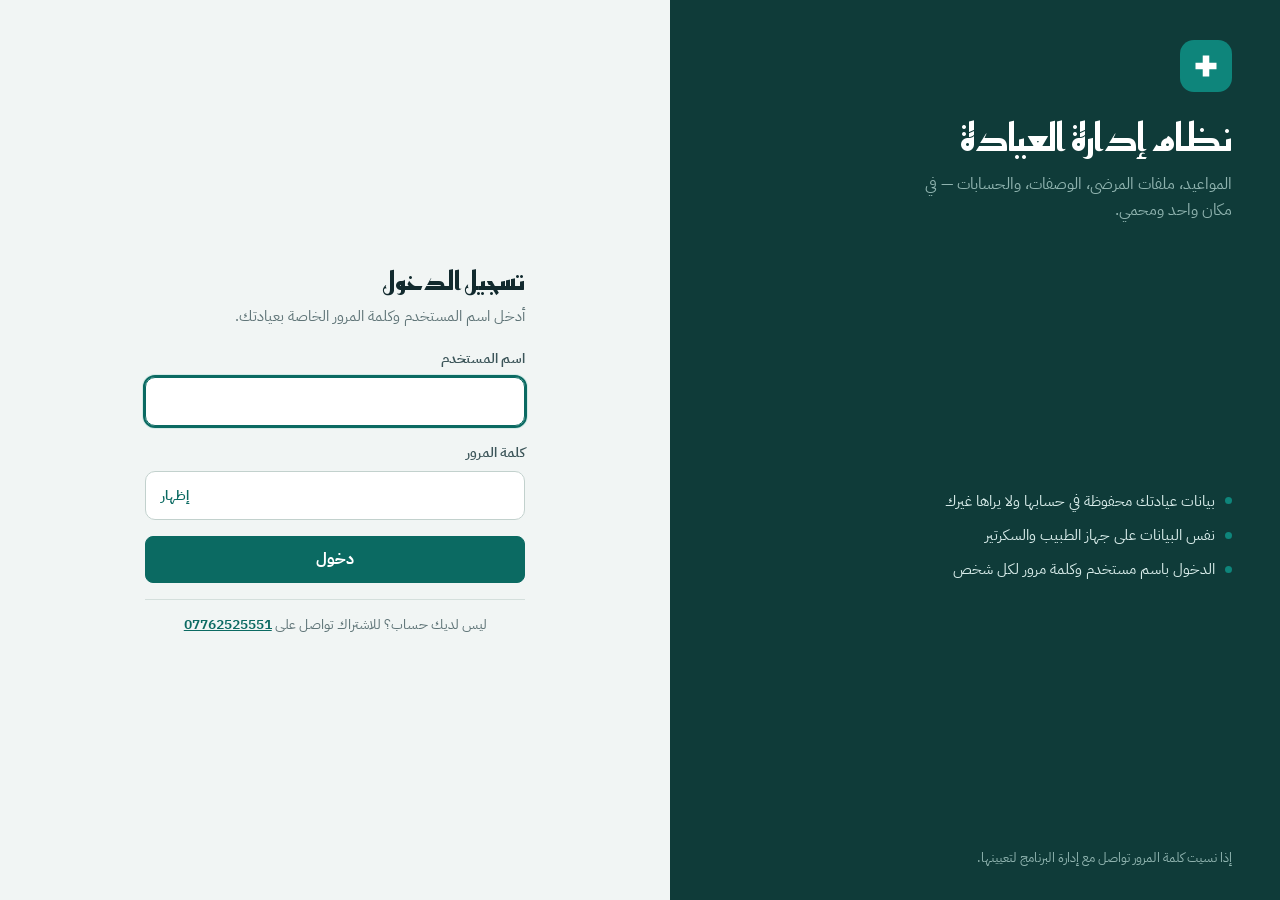
==== index.html @ 90ed784e "Add clinic login and multi-clinic licensing via Supabase - Login screen (username/password) before t" ====
<!doctype html><html><head><meta charset=utf8><meta name=viewport content="width=device-width,initial-scale=1,viewport-fit=cover"><style>:root{color-scheme:light;box-sizing:border-box;padding-top:env(safe-area-inset-top,0px);padding-bottom:env(safe-area-inset-bottom,0px)}html{scroll-padding-top:env(safe-area-inset-top,0px)}body{margin:0;padding:0;font:14px -apple-system,BlinkMacSystemFont,sans-serif;background:#fff;color:#000}img{max-width:100%}[hidden]:not([hidden=until-found i]){display:none!important}</style></head><body>
<title>نظام إدارة العيادة</title>
<meta name="claude:viewport-fit-sides" content="cover">
<link rel="preconnect" href="https://fonts.googleapis.com">
<link rel="preconnect" href="https://fonts.gstatic.com" crossorigin>
<link rel="stylesheet" href="https://fonts.googleapis.com/css2?family=IBM+Plex+Sans+Arabic:wght@400;500;600;700&family=Reem+Kufi:wght@500;600;700&display=swap">
<style>
/* Layout: right-hand sidebar (RTL start) with working canvas; collapses to a top strip under 980px.
   Palette: clinical teal on a teal-biased paper; semantic colors kept apart from the accent; charts use a validated blue/orange pair. */
:root{
  --bg:#f1f5f4; --surface:#ffffff; --surface-2:#e8efed; --surface-3:#dde7e4;
  --ink:#122a2e; --ink-2:#3c5559; --muted:#5f7477; --line:#d4dfdc; --line-2:#c2d1cd;
  --accent:#0b6a62; --accent-2:#0e857b; --accent-ink:#ffffff; --accent-soft:#d5ebe7;
  --side:#0f3b39; --side-ink:#d8ecea; --side-muted:#8fb3af; --side-hi:#1a514e;
  --danger:#b2212d; --danger-soft:#fbe3e5; --warn:#8f5606; --warn-soft:#fbefd2;
  --info:#2a5aa3; --info-soft:#e1e9f8; --ok:#2b7437; --ok-soft:#ddf0df; --violet:#5b47b8; --violet-soft:#ebe7fa;
  --s1:#2a78d6; --s2:#eb6834; --grid:#e3e9e7;
  --shadow:0 12px 34px rgba(9,40,38,.16); --shadow-sm:0 1px 2px rgba(9,40,38,.06);
  --f-display:"Reem Kufi","Noto Kufi Arabic",Tahoma,sans-serif;
  --f-body:"IBM Plex Sans Arabic","Segoe UI",Tahoma,Arial,sans-serif;
  --r:10px;
}
@media (prefers-color-scheme: dark){:root:not([data-theme="light"]){
  --bg:#0d1719; --surface:#142225; --surface-2:#1a2c30; --surface-3:#22383d;
  --ink:#e1edeb; --ink-2:#bcd0cd; --muted:#8fa6a8; --line:#273c41; --line-2:#335056;
  --accent:#45b8ab; --accent-2:#5fcabd; --accent-ink:#04211e; --accent-soft:#143a37;
  --side:#0a1416; --side-ink:#d1e6e3; --side-muted:#7f9d9a; --side-hi:#16302f;
  --danger:#f17b85; --danger-soft:#3a1c20; --warn:#e8b252; --warn-soft:#372a12; --info:#93b5f1; --info-soft:#1b2942;
  --ok:#7cc98b; --ok-soft:#163120; --violet:#b3a6f3; --violet-soft:#29233f;
  --s1:#3987e5; --s2:#d95926; --grid:#22363a;
  --shadow:0 12px 34px rgba(0,0,0,.5); --shadow-sm:0 1px 2px rgba(0,0,0,.3); color-scheme:dark}}
:root[data-theme="dark"]{
  --bg:#0d1719; --surface:#142225; --surface-2:#1a2c30; --surface-3:#22383d;
  --ink:#e1edeb; --ink-2:#bcd0cd; --muted:#8fa6a8; --line:#273c41; --line-2:#335056;
  --accent:#45b8ab; --accent-2:#5fcabd; --accent-ink:#04211e; --accent-soft:#143a37;
  --side:#0a1416; --side-ink:#d1e6e3; --side-muted:#7f9d9a; --side-hi:#16302f;
  --danger:#f17b85; --danger-soft:#3a1c20; --warn:#e8b252; --warn-soft:#372a12; --info:#93b5f1; --info-soft:#1b2942;
  --ok:#7cc98b; --ok-soft:#163120; --violet:#b3a6f3; --violet-soft:#29233f;
  --s1:#3987e5; --s2:#d95926; --grid:#22363a;
  --shadow:0 12px 34px rgba(0,0,0,.5); --shadow-sm:0 1px 2px rgba(0,0,0,.3); color-scheme:dark}

*{box-sizing:border-box}
html,body{background:var(--bg)}
body{color:var(--ink);font-family:var(--f-body);font-size:15px;line-height:1.6}
body::before{content:"";position:fixed;inset:0 0 auto;height:env(safe-area-inset-top,0px);z-index:40;background:var(--side)}
button,input,select,textarea{font:inherit;color:inherit}
:focus-visible{outline:2px solid var(--accent);outline-offset:2px}
h1,h2,h3,h4{text-wrap:balance}
.num,td,.kpi .v{font-variant-numeric:tabular-nums}
small.cur{font-size:.78em;color:var(--muted);font-weight:500}
.muted{color:var(--muted)}
.ltr{direction:ltr;unicode-bidi:isolate}
[hidden]{display:none!important}

/* ---------- shell ---------- */
.app{display:grid;grid-template-columns:236px minmax(0,1fr);min-height:100vh}
.side{background:var(--side);color:var(--side-ink);position:sticky;top:env(safe-area-inset-top,0px);height:calc(100vh - env(safe-area-inset-top,0px));display:flex;flex-direction:column;padding:18px 12px 14px;padding-right:max(12px,env(safe-area-inset-right,0px));gap:18px;overflow-y:auto}
.brand{display:flex;gap:10px;align-items:center;padding:0 6px}
.mark{width:36px;height:36px;border-radius:10px;background:var(--accent-2);display:grid;place-items:center;flex:none}
.mark svg{width:20px;height:20px}
.brand b{display:block;font-family:var(--f-display);font-size:1.12rem;font-weight:700;line-height:1.3}
.brand small{display:block;color:var(--side-muted);font-size:.8rem;line-height:1.4}
#nav{display:flex;flex-direction:column;gap:2px}
#nav button{display:flex;align-items:center;gap:10px;background:none;border:0;color:var(--side-ink);padding:9px 10px;border-radius:8px;cursor:pointer;text-align:start;font-weight:500;white-space:nowrap}
#nav button svg{width:19px;height:19px;flex:none;opacity:.85}
#nav button:hover{background:var(--side-hi)}
#nav button[aria-current="page"]{background:var(--accent-2);color:#fff}
#nav button[aria-current="page"] svg{opacity:1}
#nav .badge{margin-inline-start:auto;background:var(--warn);color:#1d1300;border-radius:999px;font-size:.72rem;font-weight:700;padding:0 7px;min-width:20px;text-align:center}
.side-foot{margin-top:auto;font-size:.8rem;color:var(--side-muted);padding:0 6px;line-height:1.5}
.side-foot b{color:var(--side-ink);font-weight:600}
.dot{display:inline-block;width:8px;height:8px;border-radius:50%;margin-inline-end:6px;vertical-align:middle;background:var(--side-muted)}
.dot.live{background:#4fd18b}.dot.local{background:#e8b252}

.main{min-width:0;display:flex;flex-direction:column}
.topbar{position:sticky;top:env(safe-area-inset-top,0px);z-index:20;background:color-mix(in srgb,var(--bg) 88%,transparent);backdrop-filter:blur(8px);border-bottom:1px solid var(--line);display:flex;gap:12px;align-items:center;padding-block:10px;padding-left:max(20px,env(safe-area-inset-left,0px));padding-right:20px}
.search{position:relative;flex:1;max-width:460px}
.search input{width:100%;padding-inline-start:36px;background:var(--surface)}
.search svg{position:absolute;inset-inline-start:10px;top:50%;transform:translateY(-50%);width:17px;height:17px;color:var(--muted);pointer-events:none}
.gres{position:absolute;top:calc(100% + 6px);inset-inline:0;background:var(--surface);border:1px solid var(--line);border-radius:var(--r);box-shadow:var(--shadow);overflow:hidden;z-index:30;max-height:60vh;overflow-y:auto}
.gres button{display:flex;justify-content:space-between;gap:10px;width:100%;background:none;border:0;border-bottom:1px solid var(--line);padding:9px 12px;text-align:start;cursor:pointer}
.gres button:last-child{border-bottom:0}
.gres button:hover,.gres button.on{background:var(--surface-2)}
.gres .none{padding:12px;color:var(--muted)}
.top-acts{display:flex;gap:8px;margin-inline-start:auto}
#banner:empty{display:none}
#banner{padding-inline:20px;padding-top:12px}
.banner{background:var(--warn-soft);color:var(--warn);padding:9px 14px;border-radius:8px;font-size:.9rem}
.banner.bad{background:var(--danger-soft);color:var(--danger)}
/* login: the clinic's front door — dark side colour carries the brand, the form sits on paper */
.login{position:fixed;inset:0;z-index:80;background:var(--bg);display:grid;grid-template-columns:minmax(0,1fr) minmax(0,1.1fr);overflow-y:auto}
.lg-brand{background:var(--side);color:var(--side-ink);display:flex;flex-direction:column;justify-content:space-between;padding:max(40px,env(safe-area-inset-top,0px)) 48px 32px;gap:28px}
.lg-brand .mark{width:52px;height:52px;border-radius:14px}
.lg-brand .mark svg{width:28px;height:28px}
.lg-brand h1{font-family:var(--f-display);font-size:clamp(1.7rem,3vw,2.5rem);line-height:1.25;margin:22px 0 10px;color:#fff;text-wrap:balance}
.lg-brand p{margin:0;color:var(--side-muted);max-width:34ch;font-size:1rem}
.lg-brand ul{list-style:none;margin:0;padding:0;display:flex;flex-direction:column;gap:10px;font-size:.95rem}
.lg-brand li{display:flex;gap:10px;align-items:center}
.lg-brand li::before{content:"";width:7px;height:7px;border-radius:50%;background:var(--accent-2);flex:none}
.lg-brand small{color:var(--side-muted);font-size:.82rem}
.lg-main{display:grid;place-items:center;padding:40px 24px max(40px,env(safe-area-inset-bottom,0px))}
.lg-card{width:100%;max-width:380px;display:flex;flex-direction:column;gap:16px}
.lg-card h2{font-family:var(--f-display);font-size:1.6rem;margin:0;line-height:1.3}
.lg-card .sub{color:var(--muted);margin:-10px 0 4px;font-size:.95rem}
.lg-card label{display:flex;flex-direction:column;gap:6px;font-size:.88rem;font-weight:600;color:var(--ink-2)}
.lg-card input{border:1px solid var(--line-2);background:var(--surface);border-radius:10px;padding:11px 14px;font-size:1rem;width:100%}
.lg-card input:focus{outline:2px solid var(--accent);outline-offset:0;border-color:var(--accent)}
.lg-pass{position:relative}
.lg-pass input{padding-inline-end:72px}
.lg-pass button{position:absolute;inset-inline-end:6px;top:50%;transform:translateY(-50%);border:0;background:none;color:var(--accent);font-weight:600;font-size:.85rem;padding:6px 10px;border-radius:7px;cursor:pointer}
.lg-pass button:hover{background:var(--accent-soft)}
.lg-card .btn.primary{justify-content:center;padding:11px 16px;font-size:1rem;font-weight:700}
.lg-card .err{margin:0}
.lg-help{color:var(--muted);font-size:.85rem;text-align:center;border-top:1px solid var(--line);padding-top:14px}
.lg-help a{color:var(--accent);font-weight:600}
@media (max-width:820px){
  .login{grid-template-columns:minmax(0,1fr);align-content:start}
  .lg-brand{padding:max(22px,env(safe-area-inset-top,0px)) 16px 22px;gap:0}
  .lg-brand h1{font-size:1.4rem;margin:12px 0 4px}
  .lg-brand ul,.lg-brand small{display:none}
  .lg-main{padding:28px 16px}
}
#view{padding-block:22px 80px;padding-left:max(20px,env(safe-area-inset-left,0px));padding-right:20px;max-width:1320px;width:100%}

/* ---------- primitives ---------- */
input,select,textarea{background:var(--surface);border:1px solid var(--line-2);border-radius:8px;padding:7px 10px;min-width:0;font-size:.95rem}
input:focus,select:focus,textarea:focus{border-color:var(--accent);outline:none;box-shadow:0 0 0 3px var(--accent-soft)}
input[disabled],select[disabled],textarea[disabled]{opacity:.7}
textarea{resize:vertical;min-height:72px;line-height:1.6}
.btn{display:inline-flex;align-items:center;justify-content:center;gap:6px;border:1px solid var(--line-2);background:var(--surface);border-radius:8px;padding:7px 14px;cursor:pointer;font-weight:500;white-space:nowrap;text-decoration:none;color:var(--ink);font-size:.92rem;line-height:1.4}
.btn:hover{background:var(--surface-2)}
.btn svg{width:16px;height:16px}
.btn.primary{background:var(--accent);border-color:var(--accent);color:var(--accent-ink)}
.btn.primary:hover{background:var(--accent-2);border-color:var(--accent-2)}
.btn.ghost{border-color:transparent;background:none}
.btn.ghost:hover{background:var(--surface-2)}
.btn.sm{padding:3px 10px;font-size:.84rem}
.btn.danger{color:var(--danger)}
.btn.danger-fill{background:var(--danger);border-color:var(--danger);color:#fff}
.btn[disabled]{opacity:.55;cursor:default}
.link{background:none;border:0;padding:0;color:inherit;font-weight:600;cursor:pointer;text-align:start}
.link:hover{color:var(--accent);text-decoration:underline}
.pill{display:inline-flex;align-items:center;gap:4px;padding:1px 10px;border-radius:999px;font-size:.78rem;font-weight:600;white-space:nowrap;line-height:1.7}
.p-booked{background:var(--surface-3);color:var(--ink-2)}
.p-confirmed{background:var(--violet-soft);color:var(--violet)}
.p-waiting{background:var(--warn-soft);color:var(--warn)}
.p-in{background:var(--info-soft);color:var(--info)}
.p-done,.p-paid,.p-ok{background:var(--ok-soft);color:var(--ok)}
.p-cancelled,.p-noshow,.p-unpaid,.p-bad{background:var(--danger-soft);color:var(--danger)}
.p-partial,.p-warn{background:var(--warn-soft);color:var(--warn)}
.p-neutral{background:var(--surface-2);color:var(--muted)}
.p-accent{background:var(--accent-soft);color:var(--accent)}

.head{display:flex;align-items:flex-end;gap:12px;flex-wrap:wrap;margin-bottom:18px}
.head h1{font-family:var(--f-display);font-size:1.55rem;font-weight:700;margin:0;line-height:1.3}
.head .sub{color:var(--muted);font-size:.92rem;margin-top:2px}
.head .grow{margin-inline-end:auto;min-width:0}
.ctl{display:flex;flex-direction:column;gap:2px;font-size:.78rem;color:var(--muted);font-weight:500}
.seg{display:inline-flex;background:var(--surface-2);border-radius:9px;padding:3px;gap:2px}
.seg button{border:0;background:none;padding:5px 12px;border-radius:7px;cursor:pointer;font-size:.88rem;color:var(--muted);font-weight:500;white-space:nowrap}
.seg button[aria-pressed="true"]{background:var(--surface);color:var(--ink);box-shadow:var(--shadow-sm);font-weight:600}
.tabs{display:flex;gap:2px;border-bottom:1px solid var(--line);margin-bottom:16px;overflow-x:auto;overflow-y:hidden;scrollbar-width:none}
.tabs button{background:none;border:0;border-bottom:2px solid transparent;padding:9px 14px;cursor:pointer;color:var(--muted);font-weight:500;white-space:nowrap;margin-bottom:-1px}
.tabs button[aria-selected="true"]{color:var(--accent);border-bottom-color:var(--accent);font-weight:700}
.tabs .c{font-size:.75rem;background:var(--surface-2);border-radius:999px;padding:0 7px;margin-inline-start:4px;color:var(--muted)}

.panel{background:var(--surface);border:1px solid var(--line);border-radius:12px;min-width:0}
.panel>.ph{display:flex;align-items:center;justify-content:space-between;gap:8px;padding:12px 16px;border-bottom:1px solid var(--line);flex-wrap:wrap}
.panel>.ph h3{margin:0;font-size:1rem;font-weight:700}
.panel>.ph .muted{font-size:.85rem}
.panel>.pb{padding:14px 16px}
.stack{display:flex;flex-direction:column;gap:16px;min-width:0}
.grid2{display:grid;grid-template-columns:minmax(0,1fr) minmax(0,1fr);gap:16px}
.grid3{display:grid;grid-template-columns:repeat(3,minmax(0,1fr));gap:16px}
.split{display:grid;grid-template-columns:minmax(0,1fr) 340px;gap:18px;align-items:start}

.kpis{display:grid;grid-template-columns:repeat(4,minmax(0,1fr));gap:12px;margin-bottom:18px}
.kpis.k3{grid-template-columns:repeat(3,minmax(0,1fr))}
.kpi{background:var(--surface);border:1px solid var(--line);border-radius:12px;padding:13px 16px;min-width:0}
.kpi .l{color:var(--muted);font-size:.84rem;font-weight:500}
.kpi .v{font-size:1.75rem;font-weight:700;line-height:1.3;white-space:nowrap;overflow:hidden;text-overflow:ellipsis}
.kpi .v small{font-size:.85rem;font-weight:500;color:var(--muted)}
.kpi .h{font-size:.8rem;color:var(--muted)}
.kpi.hl{border-color:var(--warn);background:var(--warn-soft)}
.kpi.hl .l,.kpi.hl .h{color:var(--warn)}
.kpi.good .v{color:var(--ok)}.kpi.bad .v{color:var(--danger)}

.tbl{overflow-x:auto;background:var(--surface);border:1px solid var(--line);border-radius:12px}
.panel .tbl{border:0;border-radius:0 0 12px 12px}
table{width:100%;border-collapse:collapse;min-width:680px}
th,td{padding:9px 14px;text-align:start;border-bottom:1px solid var(--line);vertical-align:middle}
th{font-size:.78rem;color:var(--muted);font-weight:600;background:var(--surface-2);letter-spacing:.02em;white-space:nowrap}
tbody tr:hover{background:color-mix(in srgb,var(--surface-2) 55%,transparent)}
tr:last-child td{border-bottom:0}
td .acts{display:flex;gap:6px;justify-content:flex-end;flex-wrap:wrap}
td.n,th.n{text-align:end}
tfoot td{font-weight:700;background:var(--surface-2)}
.rowsub{display:block;font-size:.8rem;color:var(--muted);font-weight:400}

.empty{padding:34px 20px;text-align:center;color:var(--muted)}
.empty b{display:block;color:var(--ink);font-size:1.02rem;margin-bottom:4px}
.empty .btn{margin-top:12px}
.loading{padding:40px;text-align:center;color:var(--muted)}

.list{list-style:none;margin:0;padding:0}
.list>li{display:flex;align-items:center;gap:10px;padding:10px 16px;border-bottom:1px solid var(--line);min-width:0}
.list>li:last-child{border-bottom:0}
.list .grow{flex:1;min-width:0}
.list .t{font-weight:600}
.list .s{font-size:.82rem;color:var(--muted)}

.alerts{display:flex;flex-direction:column}
.alert-row{display:flex;gap:10px;align-items:flex-start;padding:10px 16px;border-bottom:1px solid var(--line);font-size:.9rem}
.alert-row:last-child{border-bottom:0}
.alert-row .ic{width:8px;height:8px;border-radius:50%;margin-top:8px;flex:none}
.ic.bad{background:var(--danger)}.ic.warn{background:var(--warn)}.ic.info{background:var(--info)}.ic.ok{background:var(--ok)}
.alert-row .grow{flex:1;min-width:0}

/* queue */
.q{list-style:none;margin:0;padding:0}
.q li{display:grid;grid-template-columns:76px minmax(0,1fr) auto;gap:4px 14px;align-items:center;padding:11px 16px;border-bottom:1px solid var(--line);border-inline-start:4px solid transparent}
.q li:last-child{border-bottom:0}
.q li.st-waiting{border-inline-start-color:var(--warn)}
.q li.st-in{border-inline-start-color:var(--info);background:color-mix(in srgb,var(--info-soft) 45%,transparent)}
.q li.st-done,.q li.st-cancelled,.q li.st-noshow{opacity:.62}
.q .tm{font-weight:700;font-size:1rem;line-height:1.3}
.q .tm small{display:block;font-weight:500;color:var(--muted);font-size:.75rem}
.q .who{min-width:0}
.q .who .s{font-size:.83rem;color:var(--muted);overflow:hidden;text-overflow:ellipsis;white-space:nowrap}
.q .side-a{display:flex;align-items:center;gap:6px;flex-wrap:wrap;justify-content:flex-end}
.tag-allergy{color:var(--danger);font-size:.75rem;font-weight:700;margin-inline-start:6px}

.slots{display:flex;flex-wrap:wrap;gap:6px}
.slot{border:1px dashed var(--accent);color:var(--accent);background:var(--accent-soft);border-radius:8px;padding:3px 10px;font-weight:600;cursor:pointer;font-size:.86rem}
.slot:hover{background:var(--accent);color:var(--accent-ink);border-style:solid}

.setup{background:linear-gradient(135deg,var(--accent-soft),var(--surface));border:1px solid var(--accent);border-radius:14px;padding:18px 20px;margin-bottom:18px}
.setup h2{margin:0 0 4px;font-family:var(--f-display);font-size:1.25rem}
.setup ol{margin:12px 0 0;padding:0;list-style:none;display:grid;grid-template-columns:repeat(4,minmax(0,1fr));gap:10px}
.setup li{background:var(--surface);border:1px solid var(--line);border-radius:10px;padding:10px 12px;display:flex;flex-direction:column;gap:6px;align-items:flex-start}
.setup li.done{opacity:.6}
.setup li b{font-size:.92rem}
.setup .step{font-size:.75rem;color:var(--accent);font-weight:700}

/* calendar */
.cal-day{display:flex;flex-direction:column}
.cal-row{display:grid;grid-template-columns:96px minmax(0,1fr);border-bottom:1px solid var(--line);min-height:46px}
.cal-row:last-child{border-bottom:0}
.cal-row .tm{padding:10px 14px;font-weight:600;color:var(--muted);font-size:.86rem;border-inline-end:1px solid var(--line);white-space:nowrap}
.cal-row.past .tm{opacity:.55}
.cal-row.brk{background:repeating-linear-gradient(135deg,transparent 0 8px,var(--surface-2) 8px 10px)}
.cal-row .cell{padding:6px 10px;display:flex;flex-direction:column;gap:6px;justify-content:center}
.free{background:none;border:1px dashed transparent;color:var(--muted);text-align:start;padding:6px 10px;border-radius:8px;cursor:pointer;font-size:.86rem}
.cal-row:hover .free{border-color:var(--accent);color:var(--accent)}
.appt{display:flex;align-items:center;gap:10px;border-radius:8px;padding:6px 10px;background:var(--surface-2);border-inline-start:4px solid var(--line-2);flex-wrap:wrap;min-width:0}
.appt.st-booked{border-inline-start-color:var(--muted)}
.appt.st-confirmed{border-inline-start-color:var(--violet)}
.appt.st-waiting{border-inline-start-color:var(--warn)}
.appt.st-in{border-inline-start-color:var(--info)}
.appt.st-done{border-inline-start-color:var(--ok)}
.appt.st-cancelled,.appt.st-noshow{border-inline-start-color:var(--danger);opacity:.6}
.appt .grow{flex:1;min-width:120px}
.appt .s{font-size:.8rem;color:var(--muted)}
.week{display:grid;grid-template-columns:repeat(7,minmax(130px,1fr));min-width:920px}
.wcol{border-inline-end:1px solid var(--line);min-height:260px;display:flex;flex-direction:column}
.wcol:last-child{border-inline-end:0}
.wcol.off{background:repeating-linear-gradient(135deg,transparent 0 8px,var(--surface-2) 8px 10px)}
.wcol.today .wh{background:var(--accent-soft);color:var(--accent)}
.wh{padding:9px 10px;border-bottom:1px solid var(--line);background:var(--surface-2);cursor:pointer;border:0;border-bottom:1px solid var(--line);text-align:start;width:100%}
.wh b{display:block;font-size:.92rem}
.wh span{font-size:.78rem;color:var(--muted)}
.wlist{padding:6px;display:flex;flex-direction:column;gap:4px}
.wchip{display:block;width:100%;text-align:start;border:0;border-inline-start:3px solid var(--muted);background:var(--surface-2);border-radius:6px;padding:4px 7px;font-size:.8rem;cursor:pointer;line-height:1.4}
.wchip b{font-weight:700}
.wchip.st-waiting{border-inline-start-color:var(--warn)}.wchip.st-in{border-inline-start-color:var(--info)}.wchip.st-done{border-inline-start-color:var(--ok)}.wchip.st-confirmed{border-inline-start-color:var(--violet)}
.wchip.st-cancelled,.wchip.st-noshow{border-inline-start-color:var(--danger);opacity:.55;text-decoration:line-through}

/* patient page */
.p-hero{background:var(--surface);border:1px solid var(--line);border-radius:14px;padding:18px 20px;display:flex;gap:18px;flex-wrap:wrap;align-items:flex-start;margin-bottom:14px}
.avatar{width:58px;height:58px;border-radius:14px;background:var(--accent-soft);color:var(--accent);display:grid;place-items:center;font-family:var(--f-display);font-size:1.5rem;font-weight:700;flex:none}
.p-id{flex:1;min-width:220px}
.p-id .no{font-size:.82rem;color:var(--muted);font-variant-numeric:tabular-nums}
.p-id h1{margin:0;font-size:1.45rem;line-height:1.35}
.facts{display:flex;flex-wrap:wrap;gap:4px 16px;color:var(--muted);font-size:.88rem;margin-top:4px}
.facts b{color:var(--ink);font-weight:600}
.p-acts{display:flex;gap:6px;flex-wrap:wrap;flex-basis:100%;padding-top:12px;border-top:1px solid var(--line)}
.flags{display:flex;flex-wrap:wrap;gap:8px;margin-bottom:14px}
.flag{border-radius:9px;padding:7px 12px;font-size:.88rem;border:1px solid}
.flag b{margin-inline-end:4px}
.flag.bad{background:var(--danger-soft);color:var(--danger);border-color:color-mix(in srgb,var(--danger) 35%,transparent)}
.flag.warn{background:var(--warn-soft);color:var(--warn);border-color:color-mix(in srgb,var(--warn) 30%,transparent)}
.flag.info{background:var(--info-soft);color:var(--info);border-color:color-mix(in srgb,var(--info) 30%,transparent)}
.dl{display:grid;grid-template-columns:150px minmax(0,1fr);gap:0;font-size:.92rem}
.dl dt{color:var(--muted);padding:8px 0;border-bottom:1px solid var(--line)}
.dl dd{margin:0;padding:8px 0;border-bottom:1px solid var(--line);white-space:pre-wrap}
.dl dt:nth-last-child(2),.dl dd:last-child{border-bottom:0}
.vit{display:grid;grid-template-columns:repeat(auto-fill,minmax(120px,1fr));gap:8px}
.vit div{background:var(--surface-2);border-radius:8px;padding:8px 10px}
.vit span{display:block;font-size:.75rem;color:var(--muted)}
.vit b{font-size:1.05rem;font-variant-numeric:tabular-nums}
.vit b small{font-size:.72rem;color:var(--muted);font-weight:500}
.vit .hi b{color:var(--danger)}

.tl{position:relative;display:flex;flex-direction:column;gap:12px}
.visit{background:var(--surface);border:1px solid var(--line);border-radius:12px;padding:14px 16px}
.visit-h{display:flex;justify-content:space-between;gap:8px;flex-wrap:wrap;align-items:center}
.visit-h .d{font-weight:700}
.visit-h .acts{display:flex;gap:6px;flex-wrap:wrap}
.vsec{margin-top:10px}
.vsec .lbl{font-size:.75rem;color:var(--muted);font-weight:700;letter-spacing:.03em;margin-bottom:2px}
.vsec .txt{white-space:pre-wrap;font-size:.92rem}
.dxs{display:flex;flex-wrap:wrap;gap:6px}
.dxs span{background:var(--accent-soft);color:var(--accent);font-weight:600;padding:2px 10px;border-radius:7px;font-size:.88rem}
.rxl{margin:0;padding:0;list-style:none;counter-reset:rx;display:flex;flex-direction:column;gap:4px}
.rxl li{counter-increment:rx;display:flex;gap:8px;font-size:.92rem}
.rxl li::before{content:counter(rx);background:var(--surface-2);border-radius:5px;min-width:22px;text-align:center;font-size:.78rem;font-weight:700;height:22px;line-height:22px;flex:none}
.rxl .dr{font-weight:700}
.rxl .dd{color:var(--ink-2)}

.files{display:grid;grid-template-columns:repeat(auto-fill,minmax(170px,1fr));gap:12px}
.file{background:var(--surface);border:1px solid var(--line);border-radius:12px;overflow:hidden;display:flex;flex-direction:column}
.file .th{aspect-ratio:4/3;max-width:100%;background:var(--surface-2);display:grid;place-items:center;color:var(--muted);overflow:hidden}
.file .th img{width:100%;height:100%;object-fit:cover}
.file .th svg{width:40px;height:40px}
.file .fi{padding:8px 10px;font-size:.85rem;display:flex;flex-direction:column;gap:2px}
.file .fi b{white-space:nowrap;overflow:hidden;text-overflow:ellipsis}
.file .fa{display:flex;gap:4px;padding:0 10px 10px}

/* visit editor */
.ve{display:grid;grid-template-columns:minmax(0,1fr) 320px;gap:18px;align-items:start}
.ve-aside{position:sticky;top:76px;display:flex;flex-direction:column;gap:12px}
.fs{background:var(--surface);border:1px solid var(--line);border-radius:12px;padding:14px 16px;margin-bottom:14px}
.fs>h3{margin:0 0 10px;font-size:1rem;display:flex;justify-content:space-between;align-items:center;gap:8px;flex-wrap:wrap}
.fs>h3 .muted{font-size:.82rem;font-weight:400}
.form{display:grid;grid-template-columns:repeat(2,minmax(0,1fr));gap:12px}
.form.f3{grid-template-columns:repeat(3,minmax(0,1fr))}
.form.f4{grid-template-columns:repeat(4,minmax(0,1fr))}
.form .full{grid-column:1/-1}
.form .span2{grid-column:span 2}
.form label,.fl{display:flex;flex-direction:column;gap:4px;font-size:.82rem;color:var(--muted);font-weight:500;min-width:0}
.form label input,.form label select,.form label textarea{color:var(--ink);width:100%}
.unit{display:flex;align-items:center;gap:6px}
.unit input{flex:1}
.unit em{font-style:normal;font-size:.75rem;color:var(--muted);white-space:nowrap}
.bp{display:flex;align-items:center;gap:4px}
.bp input{width:0;flex:1}
.chk{display:flex!important;flex-direction:row!important;align-items:center;gap:7px!important;color:var(--ink)!important;font-size:.9rem!important;cursor:pointer}
.chk input{width:auto!important;accent-color:var(--accent)}
.daypick{display:flex;flex-wrap:wrap;gap:6px}
.daypick label{display:inline-flex;flex-direction:row;align-items:center;gap:0;cursor:pointer;position:relative}
.daypick input{position:absolute;opacity:0;pointer-events:none;width:1px!important;height:1px;inset:0}
.daypick span{border:1px solid var(--line-2);border-radius:8px;padding:5px 12px;font-size:.88rem;color:var(--ink-2);background:var(--surface)}
.daypick input:checked+span{background:var(--accent);border-color:var(--accent);color:var(--accent-ink);font-weight:600}
.daypick input:focus-visible+span{outline:2px solid var(--accent);outline-offset:2px}
.chips{display:flex;flex-wrap:wrap;gap:6px;align-items:center}
.chip{display:inline-flex;align-items:center;gap:4px;border:1px solid var(--line-2);border-radius:999px;padding:2px 4px 2px 12px;font-size:.86rem;background:var(--surface)}
.chip.on{background:var(--accent-soft);border-color:var(--accent);color:var(--accent);font-weight:600}
.chip button{border:0;background:none;cursor:pointer;color:inherit;font-size:1rem;line-height:1;padding:0 6px;border-radius:50%}
.tog{border:1px solid var(--line-2);border-radius:999px;padding:3px 12px;font-size:.84rem;background:var(--surface);cursor:pointer;color:var(--ink-2)}
.tog[aria-pressed="true"]{background:var(--accent);border-color:var(--accent);color:var(--accent-ink);font-weight:600}
.tagin{display:flex;gap:6px}
.tagin input{flex:1}
.rx-t{width:100%;border-collapse:collapse;min-width:640px}
.rx-t td,.rx-t th{padding:4px;border:0;background:none}
.rx-t th{font-size:.76rem;color:var(--muted);text-align:start;font-weight:600}
.rx-t input,.rx-t select{width:100%}
.rx-t td.del{width:34px}
.rx-scroll{overflow-x:auto}
.bmi{font-size:.85rem;color:var(--muted);margin-top:4px}
.bmi b{color:var(--ink)}
.ve-foot{position:sticky;bottom:0;z-index:15;background:color-mix(in srgb,var(--bg) 92%,transparent);backdrop-filter:blur(8px);border-top:1px solid var(--line);padding:12px 0 calc(12px + env(safe-area-inset-bottom,0px));display:flex;gap:8px;flex-wrap:wrap;align-items:center}
.ve-foot .sum{margin-inline-start:auto;font-size:.9rem;color:var(--muted)}
.ve-foot .sum b{color:var(--ink);font-size:1.05rem}
.svc-row{display:flex;justify-content:space-between;align-items:center;gap:10px;padding:6px 0;border-bottom:1px dashed var(--line)}
.svc-row:last-child{border-bottom:0}

/* charts */
.chart{width:100%;overflow-x:auto}
.chart svg{display:block;width:100%;height:auto;min-width:520px}
.chart text{fill:var(--muted);font-size:11px;font-family:var(--f-body)}
.legend{display:flex;gap:16px;flex-wrap:wrap;font-size:.84rem;color:var(--ink-2);margin-bottom:8px}
.legend i{display:inline-block;width:12px;height:12px;border-radius:3px;margin-inline-end:6px;vertical-align:-1px}
.hbars{display:flex;flex-direction:column;gap:8px}
.hbar{display:grid;grid-template-columns:minmax(90px,170px) minmax(0,1fr) 54px;gap:10px;align-items:center;font-size:.88rem}
.hbar .tr{height:12px;background:var(--surface-2);border-radius:4px;overflow:hidden}
.hbar .fl{height:100%;background:var(--s1);border-radius:0 4px 4px 0;display:block}
.hbar .lb{overflow:hidden;text-overflow:ellipsis;white-space:nowrap}
.hbar .vv{text-align:end;font-variant-numeric:tabular-nums;color:var(--ink-2)}
.tip{position:fixed;z-index:60;pointer-events:none;background:var(--ink);color:var(--bg);font-size:.82rem;padding:6px 10px;border-radius:7px;box-shadow:var(--shadow);white-space:pre-line;max-width:260px;line-height:1.5}

/* modal */
.overlay{position:fixed;inset:0;z-index:50;background:rgba(6,22,24,.55);display:flex;align-items:flex-start;justify-content:center;overflow-y:auto;padding:max(28px,env(safe-area-inset-top,0px)) max(12px,env(safe-area-inset-right,0px)) 28px max(12px,env(safe-area-inset-left,0px))}
.sheet{background:var(--surface);border-radius:14px;box-shadow:var(--shadow);width:100%;max-width:600px;border:1px solid var(--line)}
.sheet.wide{max-width:900px}
.sheet-h{display:flex;justify-content:space-between;align-items:center;padding:14px 18px;border-bottom:1px solid var(--line);gap:10px}
.sheet-h h3{margin:0;font-family:var(--f-display);font-size:1.15rem;font-weight:700}
.x{background:none;border:0;font-size:1.5rem;line-height:1;cursor:pointer;color:var(--muted);padding:2px 8px;border-radius:6px}
.x:hover{background:var(--surface-2)}
.sheet-b{padding:16px 18px}
.m-foot{grid-column:1/-1;display:flex;gap:8px;padding-top:6px;flex-wrap:wrap}
.err{grid-column:1/-1;background:var(--danger-soft);color:var(--danger);padding:8px 12px;border-radius:8px;font-size:.9rem}
.hint{grid-column:1/-1;background:var(--info-soft);color:var(--info);padding:8px 12px;border-radius:8px;font-size:.88rem}
.sec-h{grid-column:1/-1;font-weight:700;font-size:.88rem;color:var(--ink);border-top:1px solid var(--line);padding-top:10px;margin-top:2px}
.items-t{width:100%;border-collapse:collapse;min-width:0}
.items-t td,.items-t th{padding:4px;border:0;background:none}
.items-t th{font-size:.76rem;color:var(--muted);font-weight:600}
.items-t input,.items-t select{width:100%}

/* document preview (mirrors the downloadable file) */
.docprev{background:#fff;color:#1b1b1b;border:1px solid var(--line);border-radius:8px;padding:28px 30px;font-size:14px;line-height:1.7;max-height:62vh;overflow-y:auto}
.docprev .dh{display:flex;justify-content:space-between;gap:16px;border-bottom:2px solid #0b6a62;padding-bottom:12px;margin-bottom:14px;flex-wrap:wrap}
.docprev .dh h2{margin:0;font-family:var(--f-display);color:#0b6a62;font-size:20px}
.docprev .dh small{display:block;color:#555}
.docprev h1{font-size:18px;text-align:center;margin:6px 0 14px;font-family:var(--f-display)}
.docprev table{min-width:0;width:100%;border-collapse:collapse}
.docprev td,.docprev th{border:1px solid #ccc;padding:6px 8px;background:none;color:#1b1b1b}
.docprev .meta{display:flex;flex-wrap:wrap;gap:4px 22px;background:#f2f6f5;padding:8px 12px;border-radius:6px;margin-bottom:12px}
.docprev .rxsym{font-size:26px;font-weight:700;color:#0b6a62;font-family:serif}
.docprev ol{padding-inline-start:22px}
.docprev .sig{margin-top:40px;display:flex;justify-content:space-between;gap:20px}
.docprev .sig div{min-width:180px;text-align:center;border-top:1px solid #999;padding-top:6px;color:#555}
.docprev .df{margin-top:24px;border-top:1px solid #ddd;padding-top:8px;font-size:12px;color:#666;text-align:center}

.toast{position:fixed;bottom:calc(22px + env(safe-area-inset-bottom,0px));left:50%;transform:translateX(-50%);background:var(--ink);color:var(--bg);padding:10px 16px;border-radius:10px;z-index:70;box-shadow:var(--shadow);font-size:.9rem;max-width:calc(100% - 32px);display:flex;gap:12px;align-items:center}
.toast button{background:none;border:1px solid currentColor;color:inherit;border-radius:6px;padding:2px 10px;cursor:pointer;font-size:.85rem}

/* waiting-room screen: one deliberate dark world, readable from across the hall */
body.tv-mode .side,body.tv-mode .topbar,body.tv-mode #banner{display:none}
body.tv-mode .app{grid-template-columns:minmax(0,1fr)}
body.tv-mode #view{max-width:none;padding:0}
.tv{min-height:100vh;background:#08201f;color:#e9f6f4;display:flex;flex-direction:column;padding:max(24px,env(safe-area-inset-top,0px)) max(28px,env(safe-area-inset-right,0px)) 20px max(28px,env(safe-area-inset-left,0px));gap:24px}
.tv-h{display:flex;justify-content:space-between;align-items:flex-start;gap:16px;flex-wrap:wrap;border-bottom:1px solid #1d4a47;padding-bottom:16px}
.tv-h b{display:block;font-family:var(--f-display);font-size:clamp(1.6rem,3vw,2.6rem);line-height:1.2}
.tv-h span{color:#8fc4bd;font-size:clamp(1rem,1.6vw,1.3rem)}
.tv-clock{font-size:clamp(2rem,4vw,3.4rem);font-weight:700;font-variant-numeric:tabular-nums;text-align:left;line-height:1.1}
.tv-clock span{display:block;font-size:clamp(.9rem,1.3vw,1.1rem);font-weight:500}
.tv-main{flex:1;display:grid;grid-template-columns:minmax(0,1.3fr) minmax(0,1fr);gap:24px}
.tv .lbl{display:block;color:#8fc4bd;font-size:clamp(1rem,1.6vw,1.4rem);font-weight:600;margin-bottom:12px}
.tv-now{background:#0f3936;border:2px solid #3fb8ab;border-radius:22px;padding:28px;display:flex;flex-direction:column;justify-content:center;align-items:center;text-align:center}
.tv-now b{font-family:var(--f-display);font-size:clamp(3rem,8vw,7rem);line-height:1.15;color:#fff}
.tv-now b.idle{color:#3d6f6a}
.tv-now em{font-style:normal;font-size:clamp(1.1rem,2vw,1.8rem);color:#8fc4bd;margin-top:8px;font-variant-numeric:tabular-nums}
.tv-next{background:#0c2c2a;border-radius:22px;padding:24px}
.tv-next ol{list-style:none;margin:0;padding:0;display:flex;flex-direction:column;gap:10px}
.tv-next li{display:flex;align-items:center;gap:14px;font-size:clamp(1.3rem,2.6vw,2.2rem);border-bottom:1px solid #1d4a47;padding-bottom:10px}
.tv-next li:first-child{color:#ffd27a}
.tv-next .n{min-width:1.8em;height:1.8em;border-radius:50%;background:#1d4a47;display:grid;place-items:center;font-size:.7em;font-weight:700}
.tv-next .nm{flex:1;font-weight:600}
.tv-next .fn{color:#8fc4bd;font-size:.6em;font-variant-numeric:tabular-nums}
.tv-next p{color:#8fc4bd;font-size:1.2rem}
.tv-next .empty-q{font-size:clamp(1.2rem,2vw,1.6rem);color:#3d6f6a}
.tv-foot{display:flex;justify-content:space-between;align-items:center;color:#8fc4bd;font-size:1.1rem;gap:10px;flex-wrap:wrap}
.tv-acts{display:flex;gap:8px;opacity:.5}
.tv-acts:hover{opacity:1}
.tv .btn{background:#123f3c;color:#e9f6f4;border-color:#1d4a47}
@media (max-width:760px){.tv-main{grid-template-columns:minmax(0,1fr)}}

@media (max-width:1180px){.split,.ve{grid-template-columns:minmax(0,1fr)}.ve-aside{position:static;order:-1}.setup ol{grid-template-columns:repeat(2,minmax(0,1fr))}}
@media (max-width:980px){
  .app{grid-template-columns:minmax(0,1fr)}
  .side{position:sticky;top:env(safe-area-inset-top,0px);z-index:25;height:auto;flex-direction:column;padding:10px 0 0;gap:8px;overflow:visible}
  .brand{padding-left:max(16px,env(safe-area-inset-left,0px));padding-right:max(16px,env(safe-area-inset-right,0px))}
  .mark{width:30px;height:30px}
  #nav{flex-direction:row;overflow-x:auto;scrollbar-width:none;padding:0 12px 8px;gap:4px}
  #nav button{padding:7px 11px;font-size:.88rem}
  #nav button svg{width:16px;height:16px}
  .side-foot{display:none}
  .topbar{position:static;padding-left:max(16px,env(safe-area-inset-left,0px));padding-right:max(16px,env(safe-area-inset-right,0px));flex-wrap:wrap}
  .search{max-width:none;flex-basis:100%}
  .top-acts{margin-inline-start:0}
  #view{padding-left:max(16px,env(safe-area-inset-left,0px));padding-right:max(16px,env(safe-area-inset-right,0px))}
  #banner{padding-inline:16px}
  .kpis{grid-template-columns:repeat(2,minmax(0,1fr))}
  .grid3{grid-template-columns:minmax(0,1fr)}
}
@media (max-width:640px){
  .grid2,.form,.form.f3,.form.f4,.kpis.k3{grid-template-columns:minmax(0,1fr)}
  .form .span2{grid-column:1/-1}
  .setup ol{grid-template-columns:minmax(0,1fr)}
  .q li{grid-template-columns:62px minmax(0,1fr)}
  .q .side-a{grid-column:1/-1;justify-content:flex-start}
  .kpi .v{font-size:1.35rem}
  .dl{grid-template-columns:110px minmax(0,1fr)}
  .head h1{font-size:1.3rem}
  .hbar{grid-template-columns:minmax(70px,110px) minmax(0,1fr) 44px}
  .docprev{padding:18px}
}
@media (prefers-reduced-motion:no-preference){.sheet{animation:pop .16s ease-out}@keyframes pop{from{transform:translateY(10px);opacity:.5}to{transform:none;opacity:1}}}
</style>

<div class="login" id="login" dir="rtl" lang="ar" hidden>
  <section class="lg-brand">
    <div>
      <span class="mark" aria-hidden="true"><svg viewBox="0 0 24 24"><path d="M9.2 3h5.6v6.2H21v5.6h-6.2V21H9.2v-6.2H3V9.2h6.2z" fill="#fff"/></svg></span>
      <h1>نظام إدارة العيادة</h1>
      <p>المواعيد، ملفات المرضى، الوصفات، والحسابات — في مكان واحد ومحمي.</p>
    </div>
    <ul>
      <li>بيانات عيادتك محفوظة في حسابها ولا يراها غيرك</li>
      <li>نفس البيانات على جهاز الطبيب والسكرتير</li>
      <li>الدخول باسم مستخدم وكلمة مرور لكل شخص</li>
    </ul>
    <small>إذا نسيت كلمة المرور تواصل مع إدارة البرنامج لتعيينها.</small>
  </section>
  <main class="lg-main">
    <form class="lg-card" id="lgForm" novalidate>
      <h2>تسجيل الدخول</h2>
      <p class="sub">أدخل اسم المستخدم وكلمة المرور الخاصة بعيادتك.</p>
      <label>اسم المستخدم<input id="lgUser" name="username" autocomplete="username" autocapitalize="off" spellcheck="false" dir="ltr" required></label>
      <label>كلمة المرور<span class="lg-pass"><input id="lgPass" name="password" type="password" autocomplete="current-password" dir="ltr" required><button type="button" id="lgEye" aria-pressed="false" aria-label="إظهار كلمة المرور">إظهار</button></span></label>
      <div class="err" id="lgErr" role="alert" hidden></div>
      <button class="btn primary" id="lgBtn" type="submit">دخول</button>
      <div class="lg-help">ليس لديك حساب؟ للاشتراك تواصل على <a class="ltr" id="lgSupport" href="#"></a></div>
    </form>
  </main>
</div>
<div class="app" dir="rtl" lang="ar">
  <aside class="side">
    <div class="brand">
      <span class="mark" aria-hidden="true"><svg viewBox="0 0 24 24"><path d="M9.2 3h5.6v6.2H21v5.6h-6.2V21H9.2v-6.2H3V9.2h6.2z" fill="#fff"/></svg></span>
      <div><b id="bClinic">عيادتي</b><small id="bDoctor">نظام إدارة العيادة</small></div>
    </div>
    <nav id="nav" aria-label="الأقسام"></nav>
    <div class="side-foot" id="sideFoot"></div>
  </aside>
  <div class="main">
    <header class="topbar">
      <div class="search">
        <svg viewBox="0 0 24 24" fill="none" stroke="currentColor" stroke-width="2" aria-hidden="true"><circle cx="11" cy="11" r="7"/><path d="m20 20-3.5-3.5"/></svg>
        <input type="search" id="gq" placeholder="ابحث عن مريض بالاسم أو الهاتف أو رقم الملف" autocomplete="off" aria-label="بحث عن مريض">
        <div class="gres" id="gres" hidden></div>
      </div>
      <div class="top-acts" id="topActs"></div>
    </header>
    <div id="banner"></div>
    <main id="view"><div class="loading">جارٍ فتح العيادة…</div></main>
  </div>
  <div class="overlay" id="overlay" hidden>
    <div class="sheet" id="sheet" role="dialog" aria-modal="true" aria-labelledby="mTitle">
      <div class="sheet-h"><h3 id="mTitle"></h3><button class="x" data-act="closeModal" aria-label="إغلاق">×</button></div>
      <div class="sheet-b" id="mBody"></div>
    </div>
  </div>
  <div class="toast" id="toast" role="status" hidden></div>
  <div class="tip" id="tip" hidden></div>
</div>

<script src="core.js" charset="utf-8"></script>
<script src="views.js" charset="utf-8"></script>
<script src="patient.js" charset="utf-8"></script>
<script src="finance.js" charset="utf-8"></script>
<script src="extras.js" charset="utf-8"></script>
<script src="cloud.js" charset="utf-8"></script>
<script>App.start();</script>

</body></html>
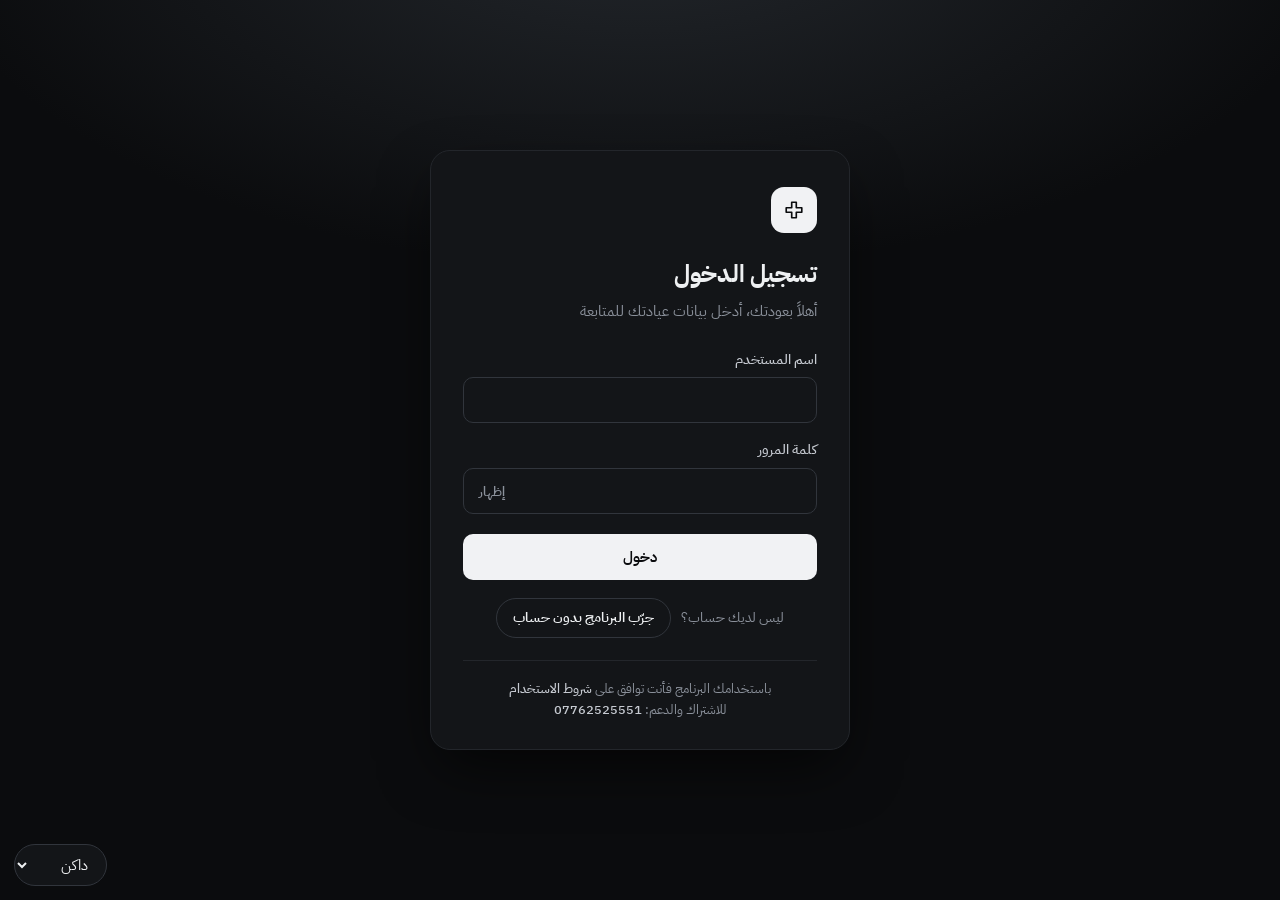
==== commit d72290f8: "Rebuild clinic app on the store's platform: login, themes, provider, devices - Separate pages like t" ====
--- a/index.html
+++ b/index.html
@@ -1,556 +1,78 @@
-<!doctype html><html><head><meta charset=utf8><meta name=viewport content="width=device-width,initial-scale=1,viewport-fit=cover"><style>:root{color-scheme:light;box-sizing:border-box;padding-top:env(safe-area-inset-top,0px);padding-bottom:env(safe-area-inset-bottom,0px)}html{scroll-padding-top:env(safe-area-inset-top,0px)}body{margin:0;padding:0;font:14px -apple-system,BlinkMacSystemFont,sans-serif;background:#fff;color:#000}img{max-width:100%}[hidden]:not([hidden=until-found i]){display:none!important}</style></head><body>
-<title>نظام إدارة العيادة</title>
-<meta name="claude:viewport-fit-sides" content="cover">
+<!doctype html>
+<html lang="ar" dir="rtl">
+<head>
+<title>تسجيل الدخول — العيادة</title>
+<meta charset="utf-8">
+<meta name="viewport" content="width=device-width, initial-scale=1, viewport-fit=cover">
+<script>
+(function () {
+  // لون الخلفية قبل تحميل التنسيق، حتى لا تومض الصفحة بالأبيض
+  try {
+    var k = /provider\.html$/i.test(location.pathname) ? 'clinicProviderPrefs' : 'clinicPrefs';
+    var p = JSON.parse(localStorage.getItem(k) || '{}'), t = p.theme || 'dark';
+    document.documentElement.style.background = t === 'glass' ? '#161618' : t === 'light' ? '#f6f6f7' : '#0b0c0e';
+    document.documentElement.style.colorScheme = t === 'light' ? 'light' : 'dark';
+  } catch (e) { }
+})();
+</script>
+<link rel="preconnect" href="https://pxxgydllfustqkpkfiqn.supabase.co">
 <link rel="preconnect" href="https://fonts.googleapis.com">
 <link rel="preconnect" href="https://fonts.gstatic.com" crossorigin>
-<link rel="stylesheet" href="https://fonts.googleapis.com/css2?family=IBM+Plex+Sans+Arabic:wght@400;500;600;700&family=Reem+Kufi:wght@500;600;700&display=swap">
-<style>
-/* Layout: right-hand sidebar (RTL start) with working canvas; collapses to a top strip under 980px.
-   Palette: clinical teal on a teal-biased paper; semantic colors kept apart from the accent; charts use a validated blue/orange pair. */
-:root{
-  --bg:#f1f5f4; --surface:#ffffff; --surface-2:#e8efed; --surface-3:#dde7e4;
-  --ink:#122a2e; --ink-2:#3c5559; --muted:#5f7477; --line:#d4dfdc; --line-2:#c2d1cd;
-  --accent:#0b6a62; --accent-2:#0e857b; --accent-ink:#ffffff; --accent-soft:#d5ebe7;
-  --side:#0f3b39; --side-ink:#d8ecea; --side-muted:#8fb3af; --side-hi:#1a514e;
-  --danger:#b2212d; --danger-soft:#fbe3e5; --warn:#8f5606; --warn-soft:#fbefd2;
-  --info:#2a5aa3; --info-soft:#e1e9f8; --ok:#2b7437; --ok-soft:#ddf0df; --violet:#5b47b8; --violet-soft:#ebe7fa;
-  --s1:#2a78d6; --s2:#eb6834; --grid:#e3e9e7;
-  --shadow:0 12px 34px rgba(9,40,38,.16); --shadow-sm:0 1px 2px rgba(9,40,38,.06);
-  --f-display:"Reem Kufi","Noto Kufi Arabic",Tahoma,sans-serif;
-  --f-body:"IBM Plex Sans Arabic","Segoe UI",Tahoma,Arial,sans-serif;
-  --r:10px;
-}
-@media (prefers-color-scheme: dark){:root:not([data-theme="light"]){
-  --bg:#0d1719; --surface:#142225; --surface-2:#1a2c30; --surface-3:#22383d;
-  --ink:#e1edeb; --ink-2:#bcd0cd; --muted:#8fa6a8; --line:#273c41; --line-2:#335056;
-  --accent:#45b8ab; --accent-2:#5fcabd; --accent-ink:#04211e; --accent-soft:#143a37;
-  --side:#0a1416; --side-ink:#d1e6e3; --side-muted:#7f9d9a; --side-hi:#16302f;
-  --danger:#f17b85; --danger-soft:#3a1c20; --warn:#e8b252; --warn-soft:#372a12; --info:#93b5f1; --info-soft:#1b2942;
-  --ok:#7cc98b; --ok-soft:#163120; --violet:#b3a6f3; --violet-soft:#29233f;
-  --s1:#3987e5; --s2:#d95926; --grid:#22363a;
-  --shadow:0 12px 34px rgba(0,0,0,.5); --shadow-sm:0 1px 2px rgba(0,0,0,.3); color-scheme:dark}}
-:root[data-theme="dark"]{
-  --bg:#0d1719; --surface:#142225; --surface-2:#1a2c30; --surface-3:#22383d;
-  --ink:#e1edeb; --ink-2:#bcd0cd; --muted:#8fa6a8; --line:#273c41; --line-2:#335056;
-  --accent:#45b8ab; --accent-2:#5fcabd; --accent-ink:#04211e; --accent-soft:#143a37;
-  --side:#0a1416; --side-ink:#d1e6e3; --side-muted:#7f9d9a; --side-hi:#16302f;
-  --danger:#f17b85; --danger-soft:#3a1c20; --warn:#e8b252; --warn-soft:#372a12; --info:#93b5f1; --info-soft:#1b2942;
-  --ok:#7cc98b; --ok-soft:#163120; --violet:#b3a6f3; --violet-soft:#29233f;
-  --s1:#3987e5; --s2:#d95926; --grid:#22363a;
-  --shadow:0 12px 34px rgba(0,0,0,.5); --shadow-sm:0 1px 2px rgba(0,0,0,.3); color-scheme:dark}
-
-*{box-sizing:border-box}
-html,body{background:var(--bg)}
-body{color:var(--ink);font-family:var(--f-body);font-size:15px;line-height:1.6}
-body::before{content:"";position:fixed;inset:0 0 auto;height:env(safe-area-inset-top,0px);z-index:40;background:var(--side)}
-button,input,select,textarea{font:inherit;color:inherit}
-:focus-visible{outline:2px solid var(--accent);outline-offset:2px}
-h1,h2,h3,h4{text-wrap:balance}
-.num,td,.kpi .v{font-variant-numeric:tabular-nums}
-small.cur{font-size:.78em;color:var(--muted);font-weight:500}
-.muted{color:var(--muted)}
-.ltr{direction:ltr;unicode-bidi:isolate}
-[hidden]{display:none!important}
-
-/* ---------- shell ---------- */
-.app{display:grid;grid-template-columns:236px minmax(0,1fr);min-height:100vh}
-.side{background:var(--side);color:var(--side-ink);position:sticky;top:env(safe-area-inset-top,0px);height:calc(100vh - env(safe-area-inset-top,0px));display:flex;flex-direction:column;padding:18px 12px 14px;padding-right:max(12px,env(safe-area-inset-right,0px));gap:18px;overflow-y:auto}
-.brand{display:flex;gap:10px;align-items:center;padding:0 6px}
-.mark{width:36px;height:36px;border-radius:10px;background:var(--accent-2);display:grid;place-items:center;flex:none}
-.mark svg{width:20px;height:20px}
-.brand b{display:block;font-family:var(--f-display);font-size:1.12rem;font-weight:700;line-height:1.3}
-.brand small{display:block;color:var(--side-muted);font-size:.8rem;line-height:1.4}
-#nav{display:flex;flex-direction:column;gap:2px}
-#nav button{display:flex;align-items:center;gap:10px;background:none;border:0;color:var(--side-ink);padding:9px 10px;border-radius:8px;cursor:pointer;text-align:start;font-weight:500;white-space:nowrap}
-#nav button svg{width:19px;height:19px;flex:none;opacity:.85}
-#nav button:hover{background:var(--side-hi)}
-#nav button[aria-current="page"]{background:var(--accent-2);color:#fff}
-#nav button[aria-current="page"] svg{opacity:1}
-#nav .badge{margin-inline-start:auto;background:var(--warn);color:#1d1300;border-radius:999px;font-size:.72rem;font-weight:700;padding:0 7px;min-width:20px;text-align:center}
-.side-foot{margin-top:auto;font-size:.8rem;color:var(--side-muted);padding:0 6px;line-height:1.5}
-.side-foot b{color:var(--side-ink);font-weight:600}
-.dot{display:inline-block;width:8px;height:8px;border-radius:50%;margin-inline-end:6px;vertical-align:middle;background:var(--side-muted)}
-.dot.live{background:#4fd18b}.dot.local{background:#e8b252}
-
-.main{min-width:0;display:flex;flex-direction:column}
-.topbar{position:sticky;top:env(safe-area-inset-top,0px);z-index:20;background:color-mix(in srgb,var(--bg) 88%,transparent);backdrop-filter:blur(8px);border-bottom:1px solid var(--line);display:flex;gap:12px;align-items:center;padding-block:10px;padding-left:max(20px,env(safe-area-inset-left,0px));padding-right:20px}
-.search{position:relative;flex:1;max-width:460px}
-.search input{width:100%;padding-inline-start:36px;background:var(--surface)}
-.search svg{position:absolute;inset-inline-start:10px;top:50%;transform:translateY(-50%);width:17px;height:17px;color:var(--muted);pointer-events:none}
-.gres{position:absolute;top:calc(100% + 6px);inset-inline:0;background:var(--surface);border:1px solid var(--line);border-radius:var(--r);box-shadow:var(--shadow);overflow:hidden;z-index:30;max-height:60vh;overflow-y:auto}
-.gres button{display:flex;justify-content:space-between;gap:10px;width:100%;background:none;border:0;border-bottom:1px solid var(--line);padding:9px 12px;text-align:start;cursor:pointer}
-.gres button:last-child{border-bottom:0}
-.gres button:hover,.gres button.on{background:var(--surface-2)}
-.gres .none{padding:12px;color:var(--muted)}
-.top-acts{display:flex;gap:8px;margin-inline-start:auto}
-#banner:empty{display:none}
-#banner{padding-inline:20px;padding-top:12px}
-.banner{background:var(--warn-soft);color:var(--warn);padding:9px 14px;border-radius:8px;font-size:.9rem}
-.banner.bad{background:var(--danger-soft);color:var(--danger)}
-/* login: the clinic's front door — dark side colour carries the brand, the form sits on paper */
-.login{position:fixed;inset:0;z-index:80;background:var(--bg);display:grid;grid-template-columns:minmax(0,1fr) minmax(0,1.1fr);overflow-y:auto}
-.lg-brand{background:var(--side);color:var(--side-ink);display:flex;flex-direction:column;justify-content:space-between;padding:max(40px,env(safe-area-inset-top,0px)) 48px 32px;gap:28px}
-.lg-brand .mark{width:52px;height:52px;border-radius:14px}
-.lg-brand .mark svg{width:28px;height:28px}
-.lg-brand h1{font-family:var(--f-display);font-size:clamp(1.7rem,3vw,2.5rem);line-height:1.25;margin:22px 0 10px;color:#fff;text-wrap:balance}
-.lg-brand p{margin:0;color:var(--side-muted);max-width:34ch;font-size:1rem}
-.lg-brand ul{list-style:none;margin:0;padding:0;display:flex;flex-direction:column;gap:10px;font-size:.95rem}
-.lg-brand li{display:flex;gap:10px;align-items:center}
-.lg-brand li::before{content:"";width:7px;height:7px;border-radius:50%;background:var(--accent-2);flex:none}
-.lg-brand small{color:var(--side-muted);font-size:.82rem}
-.lg-main{display:grid;place-items:center;padding:40px 24px max(40px,env(safe-area-inset-bottom,0px))}
-.lg-card{width:100%;max-width:380px;display:flex;flex-direction:column;gap:16px}
-.lg-card h2{font-family:var(--f-display);font-size:1.6rem;margin:0;line-height:1.3}
-.lg-card .sub{color:var(--muted);margin:-10px 0 4px;font-size:.95rem}
-.lg-card label{display:flex;flex-direction:column;gap:6px;font-size:.88rem;font-weight:600;color:var(--ink-2)}
-.lg-card input{border:1px solid var(--line-2);background:var(--surface);border-radius:10px;padding:11px 14px;font-size:1rem;width:100%}
-.lg-card input:focus{outline:2px solid var(--accent);outline-offset:0;border-color:var(--accent)}
-.lg-pass{position:relative}
-.lg-pass input{padding-inline-end:72px}
-.lg-pass button{position:absolute;inset-inline-end:6px;top:50%;transform:translateY(-50%);border:0;background:none;color:var(--accent);font-weight:600;font-size:.85rem;padding:6px 10px;border-radius:7px;cursor:pointer}
-.lg-pass button:hover{background:var(--accent-soft)}
-.lg-card .btn.primary{justify-content:center;padding:11px 16px;font-size:1rem;font-weight:700}
-.lg-card .err{margin:0}
-.lg-help{color:var(--muted);font-size:.85rem;text-align:center;border-top:1px solid var(--line);padding-top:14px}
-.lg-help a{color:var(--accent);font-weight:600}
-@media (max-width:820px){
-  .login{grid-template-columns:minmax(0,1fr);align-content:start}
-  .lg-brand{padding:max(22px,env(safe-area-inset-top,0px)) 16px 22px;gap:0}
-  .lg-brand h1{font-size:1.4rem;margin:12px 0 4px}
-  .lg-brand ul,.lg-brand small{display:none}
-  .lg-main{padding:28px 16px}
-}
-#view{padding-block:22px 80px;padding-left:max(20px,env(safe-area-inset-left,0px));padding-right:20px;max-width:1320px;width:100%}
-
-/* ---------- primitives ---------- */
-input,select,textarea{background:var(--surface);border:1px solid var(--line-2);border-radius:8px;padding:7px 10px;min-width:0;font-size:.95rem}
-input:focus,select:focus,textarea:focus{border-color:var(--accent);outline:none;box-shadow:0 0 0 3px var(--accent-soft)}
-input[disabled],select[disabled],textarea[disabled]{opacity:.7}
-textarea{resize:vertical;min-height:72px;line-height:1.6}
-.btn{display:inline-flex;align-items:center;justify-content:center;gap:6px;border:1px solid var(--line-2);background:var(--surface);border-radius:8px;padding:7px 14px;cursor:pointer;font-weight:500;white-space:nowrap;text-decoration:none;color:var(--ink);font-size:.92rem;line-height:1.4}
-.btn:hover{background:var(--surface-2)}
-.btn svg{width:16px;height:16px}
-.btn.primary{background:var(--accent);border-color:var(--accent);color:var(--accent-ink)}
-.btn.primary:hover{background:var(--accent-2);border-color:var(--accent-2)}
-.btn.ghost{border-color:transparent;background:none}
-.btn.ghost:hover{background:var(--surface-2)}
-.btn.sm{padding:3px 10px;font-size:.84rem}
-.btn.danger{color:var(--danger)}
-.btn.danger-fill{background:var(--danger);border-color:var(--danger);color:#fff}
-.btn[disabled]{opacity:.55;cursor:default}
-.link{background:none;border:0;padding:0;color:inherit;font-weight:600;cursor:pointer;text-align:start}
-.link:hover{color:var(--accent);text-decoration:underline}
-.pill{display:inline-flex;align-items:center;gap:4px;padding:1px 10px;border-radius:999px;font-size:.78rem;font-weight:600;white-space:nowrap;line-height:1.7}
-.p-booked{background:var(--surface-3);color:var(--ink-2)}
-.p-confirmed{background:var(--violet-soft);color:var(--violet)}
-.p-waiting{background:var(--warn-soft);color:var(--warn)}
-.p-in{background:var(--info-soft);color:var(--info)}
-.p-done,.p-paid,.p-ok{background:var(--ok-soft);color:var(--ok)}
-.p-cancelled,.p-noshow,.p-unpaid,.p-bad{background:var(--danger-soft);color:var(--danger)}
-.p-partial,.p-warn{background:var(--warn-soft);color:var(--warn)}
-.p-neutral{background:var(--surface-2);color:var(--muted)}
-.p-accent{background:var(--accent-soft);color:var(--accent)}
-
-.head{display:flex;align-items:flex-end;gap:12px;flex-wrap:wrap;margin-bottom:18px}
-.head h1{font-family:var(--f-display);font-size:1.55rem;font-weight:700;margin:0;line-height:1.3}
-.head .sub{color:var(--muted);font-size:.92rem;margin-top:2px}
-.head .grow{margin-inline-end:auto;min-width:0}
-.ctl{display:flex;flex-direction:column;gap:2px;font-size:.78rem;color:var(--muted);font-weight:500}
-.seg{display:inline-flex;background:var(--surface-2);border-radius:9px;padding:3px;gap:2px}
-.seg button{border:0;background:none;padding:5px 12px;border-radius:7px;cursor:pointer;font-size:.88rem;color:var(--muted);font-weight:500;white-space:nowrap}
-.seg button[aria-pressed="true"]{background:var(--surface);color:var(--ink);box-shadow:var(--shadow-sm);font-weight:600}
-.tabs{display:flex;gap:2px;border-bottom:1px solid var(--line);margin-bottom:16px;overflow-x:auto;overflow-y:hidden;scrollbar-width:none}
-.tabs button{background:none;border:0;border-bottom:2px solid transparent;padding:9px 14px;cursor:pointer;color:var(--muted);font-weight:500;white-space:nowrap;margin-bottom:-1px}
-.tabs button[aria-selected="true"]{color:var(--accent);border-bottom-color:var(--accent);font-weight:700}
-.tabs .c{font-size:.75rem;background:var(--surface-2);border-radius:999px;padding:0 7px;margin-inline-start:4px;color:var(--muted)}
-
-.panel{background:var(--surface);border:1px solid var(--line);border-radius:12px;min-width:0}
-.panel>.ph{display:flex;align-items:center;justify-content:space-between;gap:8px;padding:12px 16px;border-bottom:1px solid var(--line);flex-wrap:wrap}
-.panel>.ph h3{margin:0;font-size:1rem;font-weight:700}
-.panel>.ph .muted{font-size:.85rem}
-.panel>.pb{padding:14px 16px}
-.stack{display:flex;flex-direction:column;gap:16px;min-width:0}
-.grid2{display:grid;grid-template-columns:minmax(0,1fr) minmax(0,1fr);gap:16px}
-.grid3{display:grid;grid-template-columns:repeat(3,minmax(0,1fr));gap:16px}
-.split{display:grid;grid-template-columns:minmax(0,1fr) 340px;gap:18px;align-items:start}
-
-.kpis{display:grid;grid-template-columns:repeat(4,minmax(0,1fr));gap:12px;margin-bottom:18px}
-.kpis.k3{grid-template-columns:repeat(3,minmax(0,1fr))}
-.kpi{background:var(--surface);border:1px solid var(--line);border-radius:12px;padding:13px 16px;min-width:0}
-.kpi .l{color:var(--muted);font-size:.84rem;font-weight:500}
-.kpi .v{font-size:1.75rem;font-weight:700;line-height:1.3;white-space:nowrap;overflow:hidden;text-overflow:ellipsis}
-.kpi .v small{font-size:.85rem;font-weight:500;color:var(--muted)}
-.kpi .h{font-size:.8rem;color:var(--muted)}
-.kpi.hl{border-color:var(--warn);background:var(--warn-soft)}
-.kpi.hl .l,.kpi.hl .h{color:var(--warn)}
-.kpi.good .v{color:var(--ok)}.kpi.bad .v{color:var(--danger)}
-
-.tbl{overflow-x:auto;background:var(--surface);border:1px solid var(--line);border-radius:12px}
-.panel .tbl{border:0;border-radius:0 0 12px 12px}
-table{width:100%;border-collapse:collapse;min-width:680px}
-th,td{padding:9px 14px;text-align:start;border-bottom:1px solid var(--line);vertical-align:middle}
-th{font-size:.78rem;color:var(--muted);font-weight:600;background:var(--surface-2);letter-spacing:.02em;white-space:nowrap}
-tbody tr:hover{background:color-mix(in srgb,var(--surface-2) 55%,transparent)}
-tr:last-child td{border-bottom:0}
-td .acts{display:flex;gap:6px;justify-content:flex-end;flex-wrap:wrap}
-td.n,th.n{text-align:end}
-tfoot td{font-weight:700;background:var(--surface-2)}
-.rowsub{display:block;font-size:.8rem;color:var(--muted);font-weight:400}
-
-.empty{padding:34px 20px;text-align:center;color:var(--muted)}
-.empty b{display:block;color:var(--ink);font-size:1.02rem;margin-bottom:4px}
-.empty .btn{margin-top:12px}
-.loading{padding:40px;text-align:center;color:var(--muted)}
-
-.list{list-style:none;margin:0;padding:0}
-.list>li{display:flex;align-items:center;gap:10px;padding:10px 16px;border-bottom:1px solid var(--line);min-width:0}
-.list>li:last-child{border-bottom:0}
-.list .grow{flex:1;min-width:0}
-.list .t{font-weight:600}
-.list .s{font-size:.82rem;color:var(--muted)}
-
-.alerts{display:flex;flex-direction:column}
-.alert-row{display:flex;gap:10px;align-items:flex-start;padding:10px 16px;border-bottom:1px solid var(--line);font-size:.9rem}
-.alert-row:last-child{border-bottom:0}
-.alert-row .ic{width:8px;height:8px;border-radius:50%;margin-top:8px;flex:none}
-.ic.bad{background:var(--danger)}.ic.warn{background:var(--warn)}.ic.info{background:var(--info)}.ic.ok{background:var(--ok)}
-.alert-row .grow{flex:1;min-width:0}
-
-/* queue */
-.q{list-style:none;margin:0;padding:0}
-.q li{display:grid;grid-template-columns:76px minmax(0,1fr) auto;gap:4px 14px;align-items:center;padding:11px 16px;border-bottom:1px solid var(--line);border-inline-start:4px solid transparent}
-.q li:last-child{border-bottom:0}
-.q li.st-waiting{border-inline-start-color:var(--warn)}
-.q li.st-in{border-inline-start-color:var(--info);background:color-mix(in srgb,var(--info-soft) 45%,transparent)}
-.q li.st-done,.q li.st-cancelled,.q li.st-noshow{opacity:.62}
-.q .tm{font-weight:700;font-size:1rem;line-height:1.3}
-.q .tm small{display:block;font-weight:500;color:var(--muted);font-size:.75rem}
-.q .who{min-width:0}
-.q .who .s{font-size:.83rem;color:var(--muted);overflow:hidden;text-overflow:ellipsis;white-space:nowrap}
-.q .side-a{display:flex;align-items:center;gap:6px;flex-wrap:wrap;justify-content:flex-end}
-.tag-allergy{color:var(--danger);font-size:.75rem;font-weight:700;margin-inline-start:6px}
-
-.slots{display:flex;flex-wrap:wrap;gap:6px}
-.slot{border:1px dashed var(--accent);color:var(--accent);background:var(--accent-soft);border-radius:8px;padding:3px 10px;font-weight:600;cursor:pointer;font-size:.86rem}
-.slot:hover{background:var(--accent);color:var(--accent-ink);border-style:solid}
-
-.setup{background:linear-gradient(135deg,var(--accent-soft),var(--surface));border:1px solid var(--accent);border-radius:14px;padding:18px 20px;margin-bottom:18px}
-.setup h2{margin:0 0 4px;font-family:var(--f-display);font-size:1.25rem}
-.setup ol{margin:12px 0 0;padding:0;list-style:none;display:grid;grid-template-columns:repeat(4,minmax(0,1fr));gap:10px}
-.setup li{background:var(--surface);border:1px solid var(--line);border-radius:10px;padding:10px 12px;display:flex;flex-direction:column;gap:6px;align-items:flex-start}
-.setup li.done{opacity:.6}
-.setup li b{font-size:.92rem}
-.setup .step{font-size:.75rem;color:var(--accent);font-weight:700}
-
-/* calendar */
-.cal-day{display:flex;flex-direction:column}
-.cal-row{display:grid;grid-template-columns:96px minmax(0,1fr);border-bottom:1px solid var(--line);min-height:46px}
-.cal-row:last-child{border-bottom:0}
-.cal-row .tm{padding:10px 14px;font-weight:600;color:var(--muted);font-size:.86rem;border-inline-end:1px solid var(--line);white-space:nowrap}
-.cal-row.past .tm{opacity:.55}
-.cal-row.brk{background:repeating-linear-gradient(135deg,transparent 0 8px,var(--surface-2) 8px 10px)}
-.cal-row .cell{padding:6px 10px;display:flex;flex-direction:column;gap:6px;justify-content:center}
-.free{background:none;border:1px dashed transparent;color:var(--muted);text-align:start;padding:6px 10px;border-radius:8px;cursor:pointer;font-size:.86rem}
-.cal-row:hover .free{border-color:var(--accent);color:var(--accent)}
-.appt{display:flex;align-items:center;gap:10px;border-radius:8px;padding:6px 10px;background:var(--surface-2);border-inline-start:4px solid var(--line-2);flex-wrap:wrap;min-width:0}
-.appt.st-booked{border-inline-start-color:var(--muted)}
-.appt.st-confirmed{border-inline-start-color:var(--violet)}
-.appt.st-waiting{border-inline-start-color:var(--warn)}
-.appt.st-in{border-inline-start-color:var(--info)}
-.appt.st-done{border-inline-start-color:var(--ok)}
-.appt.st-cancelled,.appt.st-noshow{border-inline-start-color:var(--danger);opacity:.6}
-.appt .grow{flex:1;min-width:120px}
-.appt .s{font-size:.8rem;color:var(--muted)}
-.week{display:grid;grid-template-columns:repeat(7,minmax(130px,1fr));min-width:920px}
-.wcol{border-inline-end:1px solid var(--line);min-height:260px;display:flex;flex-direction:column}
-.wcol:last-child{border-inline-end:0}
-.wcol.off{background:repeating-linear-gradient(135deg,transparent 0 8px,var(--surface-2) 8px 10px)}
-.wcol.today .wh{background:var(--accent-soft);color:var(--accent)}
-.wh{padding:9px 10px;border-bottom:1px solid var(--line);background:var(--surface-2);cursor:pointer;border:0;border-bottom:1px solid var(--line);text-align:start;width:100%}
-.wh b{display:block;font-size:.92rem}
-.wh span{font-size:.78rem;color:var(--muted)}
-.wlist{padding:6px;display:flex;flex-direction:column;gap:4px}
-.wchip{display:block;width:100%;text-align:start;border:0;border-inline-start:3px solid var(--muted);background:var(--surface-2);border-radius:6px;padding:4px 7px;font-size:.8rem;cursor:pointer;line-height:1.4}
-.wchip b{font-weight:700}
-.wchip.st-waiting{border-inline-start-color:var(--warn)}.wchip.st-in{border-inline-start-color:var(--info)}.wchip.st-done{border-inline-start-color:var(--ok)}.wchip.st-confirmed{border-inline-start-color:var(--violet)}
-.wchip.st-cancelled,.wchip.st-noshow{border-inline-start-color:var(--danger);opacity:.55;text-decoration:line-through}
-
-/* patient page */
-.p-hero{background:var(--surface);border:1px solid var(--line);border-radius:14px;padding:18px 20px;display:flex;gap:18px;flex-wrap:wrap;align-items:flex-start;margin-bottom:14px}
-.avatar{width:58px;height:58px;border-radius:14px;background:var(--accent-soft);color:var(--accent);display:grid;place-items:center;font-family:var(--f-display);font-size:1.5rem;font-weight:700;flex:none}
-.p-id{flex:1;min-width:220px}
-.p-id .no{font-size:.82rem;color:var(--muted);font-variant-numeric:tabular-nums}
-.p-id h1{margin:0;font-size:1.45rem;line-height:1.35}
-.facts{display:flex;flex-wrap:wrap;gap:4px 16px;color:var(--muted);font-size:.88rem;margin-top:4px}
-.facts b{color:var(--ink);font-weight:600}
-.p-acts{display:flex;gap:6px;flex-wrap:wrap;flex-basis:100%;padding-top:12px;border-top:1px solid var(--line)}
-.flags{display:flex;flex-wrap:wrap;gap:8px;margin-bottom:14px}
-.flag{border-radius:9px;padding:7px 12px;font-size:.88rem;border:1px solid}
-.flag b{margin-inline-end:4px}
-.flag.bad{background:var(--danger-soft);color:var(--danger);border-color:color-mix(in srgb,var(--danger) 35%,transparent)}
-.flag.warn{background:var(--warn-soft);color:var(--warn);border-color:color-mix(in srgb,var(--warn) 30%,transparent)}
-.flag.info{background:var(--info-soft);color:var(--info);border-color:color-mix(in srgb,var(--info) 30%,transparent)}
-.dl{display:grid;grid-template-columns:150px minmax(0,1fr);gap:0;font-size:.92rem}
-.dl dt{color:var(--muted);padding:8px 0;border-bottom:1px solid var(--line)}
-.dl dd{margin:0;padding:8px 0;border-bottom:1px solid var(--line);white-space:pre-wrap}
-.dl dt:nth-last-child(2),.dl dd:last-child{border-bottom:0}
-.vit{display:grid;grid-template-columns:repeat(auto-fill,minmax(120px,1fr));gap:8px}
-.vit div{background:var(--surface-2);border-radius:8px;padding:8px 10px}
-.vit span{display:block;font-size:.75rem;color:var(--muted)}
-.vit b{font-size:1.05rem;font-variant-numeric:tabular-nums}
-.vit b small{font-size:.72rem;color:var(--muted);font-weight:500}
-.vit .hi b{color:var(--danger)}
-
-.tl{position:relative;display:flex;flex-direction:column;gap:12px}
-.visit{background:var(--surface);border:1px solid var(--line);border-radius:12px;padding:14px 16px}
-.visit-h{display:flex;justify-content:space-between;gap:8px;flex-wrap:wrap;align-items:center}
-.visit-h .d{font-weight:700}
-.visit-h .acts{display:flex;gap:6px;flex-wrap:wrap}
-.vsec{margin-top:10px}
-.vsec .lbl{font-size:.75rem;color:var(--muted);font-weight:700;letter-spacing:.03em;margin-bottom:2px}
-.vsec .txt{white-space:pre-wrap;font-size:.92rem}
-.dxs{display:flex;flex-wrap:wrap;gap:6px}
-.dxs span{background:var(--accent-soft);color:var(--accent);font-weight:600;padding:2px 10px;border-radius:7px;font-size:.88rem}
-.rxl{margin:0;padding:0;list-style:none;counter-reset:rx;display:flex;flex-direction:column;gap:4px}
-.rxl li{counter-increment:rx;display:flex;gap:8px;font-size:.92rem}
-.rxl li::before{content:counter(rx);background:var(--surface-2);border-radius:5px;min-width:22px;text-align:center;font-size:.78rem;font-weight:700;height:22px;line-height:22px;flex:none}
-.rxl .dr{font-weight:700}
-.rxl .dd{color:var(--ink-2)}
-
-.files{display:grid;grid-template-columns:repeat(auto-fill,minmax(170px,1fr));gap:12px}
-.file{background:var(--surface);border:1px solid var(--line);border-radius:12px;overflow:hidden;display:flex;flex-direction:column}
-.file .th{aspect-ratio:4/3;max-width:100%;background:var(--surface-2);display:grid;place-items:center;color:var(--muted);overflow:hidden}
-.file .th img{width:100%;height:100%;object-fit:cover}
-.file .th svg{width:40px;height:40px}
-.file .fi{padding:8px 10px;font-size:.85rem;display:flex;flex-direction:column;gap:2px}
-.file .fi b{white-space:nowrap;overflow:hidden;text-overflow:ellipsis}
-.file .fa{display:flex;gap:4px;padding:0 10px 10px}
-
-/* visit editor */
-.ve{display:grid;grid-template-columns:minmax(0,1fr) 320px;gap:18px;align-items:start}
-.ve-aside{position:sticky;top:76px;display:flex;flex-direction:column;gap:12px}
-.fs{background:var(--surface);border:1px solid var(--line);border-radius:12px;padding:14px 16px;margin-bottom:14px}
-.fs>h3{margin:0 0 10px;font-size:1rem;display:flex;justify-content:space-between;align-items:center;gap:8px;flex-wrap:wrap}
-.fs>h3 .muted{font-size:.82rem;font-weight:400}
-.form{display:grid;grid-template-columns:repeat(2,minmax(0,1fr));gap:12px}
-.form.f3{grid-template-columns:repeat(3,minmax(0,1fr))}
-.form.f4{grid-template-columns:repeat(4,minmax(0,1fr))}
-.form .full{grid-column:1/-1}
-.form .span2{grid-column:span 2}
-.form label,.fl{display:flex;flex-direction:column;gap:4px;font-size:.82rem;color:var(--muted);font-weight:500;min-width:0}
-.form label input,.form label select,.form label textarea{color:var(--ink);width:100%}
-.unit{display:flex;align-items:center;gap:6px}
-.unit input{flex:1}
-.unit em{font-style:normal;font-size:.75rem;color:var(--muted);white-space:nowrap}
-.bp{display:flex;align-items:center;gap:4px}
-.bp input{width:0;flex:1}
-.chk{display:flex!important;flex-direction:row!important;align-items:center;gap:7px!important;color:var(--ink)!important;font-size:.9rem!important;cursor:pointer}
-.chk input{width:auto!important;accent-color:var(--accent)}
-.daypick{display:flex;flex-wrap:wrap;gap:6px}
-.daypick label{display:inline-flex;flex-direction:row;align-items:center;gap:0;cursor:pointer;position:relative}
-.daypick input{position:absolute;opacity:0;pointer-events:none;width:1px!important;height:1px;inset:0}
-.daypick span{border:1px solid var(--line-2);border-radius:8px;padding:5px 12px;font-size:.88rem;color:var(--ink-2);background:var(--surface)}
-.daypick input:checked+span{background:var(--accent);border-color:var(--accent);color:var(--accent-ink);font-weight:600}
-.daypick input:focus-visible+span{outline:2px solid var(--accent);outline-offset:2px}
-.chips{display:flex;flex-wrap:wrap;gap:6px;align-items:center}
-.chip{display:inline-flex;align-items:center;gap:4px;border:1px solid var(--line-2);border-radius:999px;padding:2px 4px 2px 12px;font-size:.86rem;background:var(--surface)}
-.chip.on{background:var(--accent-soft);border-color:var(--accent);color:var(--accent);font-weight:600}
-.chip button{border:0;background:none;cursor:pointer;color:inherit;font-size:1rem;line-height:1;padding:0 6px;border-radius:50%}
-.tog{border:1px solid var(--line-2);border-radius:999px;padding:3px 12px;font-size:.84rem;background:var(--surface);cursor:pointer;color:var(--ink-2)}
-.tog[aria-pressed="true"]{background:var(--accent);border-color:var(--accent);color:var(--accent-ink);font-weight:600}
-.tagin{display:flex;gap:6px}
-.tagin input{flex:1}
-.rx-t{width:100%;border-collapse:collapse;min-width:640px}
-.rx-t td,.rx-t th{padding:4px;border:0;background:none}
-.rx-t th{font-size:.76rem;color:var(--muted);text-align:start;font-weight:600}
-.rx-t input,.rx-t select{width:100%}
-.rx-t td.del{width:34px}
-.rx-scroll{overflow-x:auto}
-.bmi{font-size:.85rem;color:var(--muted);margin-top:4px}
-.bmi b{color:var(--ink)}
-.ve-foot{position:sticky;bottom:0;z-index:15;background:color-mix(in srgb,var(--bg) 92%,transparent);backdrop-filter:blur(8px);border-top:1px solid var(--line);padding:12px 0 calc(12px + env(safe-area-inset-bottom,0px));display:flex;gap:8px;flex-wrap:wrap;align-items:center}
-.ve-foot .sum{margin-inline-start:auto;font-size:.9rem;color:var(--muted)}
-.ve-foot .sum b{color:var(--ink);font-size:1.05rem}
-.svc-row{display:flex;justify-content:space-between;align-items:center;gap:10px;padding:6px 0;border-bottom:1px dashed var(--line)}
-.svc-row:last-child{border-bottom:0}
-
-/* charts */
-.chart{width:100%;overflow-x:auto}
-.chart svg{display:block;width:100%;height:auto;min-width:520px}
-.chart text{fill:var(--muted);font-size:11px;font-family:var(--f-body)}
-.legend{display:flex;gap:16px;flex-wrap:wrap;font-size:.84rem;color:var(--ink-2);margin-bottom:8px}
-.legend i{display:inline-block;width:12px;height:12px;border-radius:3px;margin-inline-end:6px;vertical-align:-1px}
-.hbars{display:flex;flex-direction:column;gap:8px}
-.hbar{display:grid;grid-template-columns:minmax(90px,170px) minmax(0,1fr) 54px;gap:10px;align-items:center;font-size:.88rem}
-.hbar .tr{height:12px;background:var(--surface-2);border-radius:4px;overflow:hidden}
-.hbar .fl{height:100%;background:var(--s1);border-radius:0 4px 4px 0;display:block}
-.hbar .lb{overflow:hidden;text-overflow:ellipsis;white-space:nowrap}
-.hbar .vv{text-align:end;font-variant-numeric:tabular-nums;color:var(--ink-2)}
-.tip{position:fixed;z-index:60;pointer-events:none;background:var(--ink);color:var(--bg);font-size:.82rem;padding:6px 10px;border-radius:7px;box-shadow:var(--shadow);white-space:pre-line;max-width:260px;line-height:1.5}
-
-/* modal */
-.overlay{position:fixed;inset:0;z-index:50;background:rgba(6,22,24,.55);display:flex;align-items:flex-start;justify-content:center;overflow-y:auto;padding:max(28px,env(safe-area-inset-top,0px)) max(12px,env(safe-area-inset-right,0px)) 28px max(12px,env(safe-area-inset-left,0px))}
-.sheet{background:var(--surface);border-radius:14px;box-shadow:var(--shadow);width:100%;max-width:600px;border:1px solid var(--line)}
-.sheet.wide{max-width:900px}
-.sheet-h{display:flex;justify-content:space-between;align-items:center;padding:14px 18px;border-bottom:1px solid var(--line);gap:10px}
-.sheet-h h3{margin:0;font-family:var(--f-display);font-size:1.15rem;font-weight:700}
-.x{background:none;border:0;font-size:1.5rem;line-height:1;cursor:pointer;color:var(--muted);padding:2px 8px;border-radius:6px}
-.x:hover{background:var(--surface-2)}
-.sheet-b{padding:16px 18px}
-.m-foot{grid-column:1/-1;display:flex;gap:8px;padding-top:6px;flex-wrap:wrap}
-.err{grid-column:1/-1;background:var(--danger-soft);color:var(--danger);padding:8px 12px;border-radius:8px;font-size:.9rem}
-.hint{grid-column:1/-1;background:var(--info-soft);color:var(--info);padding:8px 12px;border-radius:8px;font-size:.88rem}
-.sec-h{grid-column:1/-1;font-weight:700;font-size:.88rem;color:var(--ink);border-top:1px solid var(--line);padding-top:10px;margin-top:2px}
-.items-t{width:100%;border-collapse:collapse;min-width:0}
-.items-t td,.items-t th{padding:4px;border:0;background:none}
-.items-t th{font-size:.76rem;color:var(--muted);font-weight:600}
-.items-t input,.items-t select{width:100%}
-
-/* document preview (mirrors the downloadable file) */
-.docprev{background:#fff;color:#1b1b1b;border:1px solid var(--line);border-radius:8px;padding:28px 30px;font-size:14px;line-height:1.7;max-height:62vh;overflow-y:auto}
-.docprev .dh{display:flex;justify-content:space-between;gap:16px;border-bottom:2px solid #0b6a62;padding-bottom:12px;margin-bottom:14px;flex-wrap:wrap}
-.docprev .dh h2{margin:0;font-family:var(--f-display);color:#0b6a62;font-size:20px}
-.docprev .dh small{display:block;color:#555}
-.docprev h1{font-size:18px;text-align:center;margin:6px 0 14px;font-family:var(--f-display)}
-.docprev table{min-width:0;width:100%;border-collapse:collapse}
-.docprev td,.docprev th{border:1px solid #ccc;padding:6px 8px;background:none;color:#1b1b1b}
-.docprev .meta{display:flex;flex-wrap:wrap;gap:4px 22px;background:#f2f6f5;padding:8px 12px;border-radius:6px;margin-bottom:12px}
-.docprev .rxsym{font-size:26px;font-weight:700;color:#0b6a62;font-family:serif}
-.docprev ol{padding-inline-start:22px}
-.docprev .sig{margin-top:40px;display:flex;justify-content:space-between;gap:20px}
-.docprev .sig div{min-width:180px;text-align:center;border-top:1px solid #999;padding-top:6px;color:#555}
-.docprev .df{margin-top:24px;border-top:1px solid #ddd;padding-top:8px;font-size:12px;color:#666;text-align:center}
-
-.toast{position:fixed;bottom:calc(22px + env(safe-area-inset-bottom,0px));left:50%;transform:translateX(-50%);background:var(--ink);color:var(--bg);padding:10px 16px;border-radius:10px;z-index:70;box-shadow:var(--shadow);font-size:.9rem;max-width:calc(100% - 32px);display:flex;gap:12px;align-items:center}
-.toast button{background:none;border:1px solid currentColor;color:inherit;border-radius:6px;padding:2px 10px;cursor:pointer;font-size:.85rem}
-
-/* waiting-room screen: one deliberate dark world, readable from across the hall */
-body.tv-mode .side,body.tv-mode .topbar,body.tv-mode #banner{display:none}
-body.tv-mode .app{grid-template-columns:minmax(0,1fr)}
-body.tv-mode #view{max-width:none;padding:0}
-.tv{min-height:100vh;background:#08201f;color:#e9f6f4;display:flex;flex-direction:column;padding:max(24px,env(safe-area-inset-top,0px)) max(28px,env(safe-area-inset-right,0px)) 20px max(28px,env(safe-area-inset-left,0px));gap:24px}
-.tv-h{display:flex;justify-content:space-between;align-items:flex-start;gap:16px;flex-wrap:wrap;border-bottom:1px solid #1d4a47;padding-bottom:16px}
-.tv-h b{display:block;font-family:var(--f-display);font-size:clamp(1.6rem,3vw,2.6rem);line-height:1.2}
-.tv-h span{color:#8fc4bd;font-size:clamp(1rem,1.6vw,1.3rem)}
-.tv-clock{font-size:clamp(2rem,4vw,3.4rem);font-weight:700;font-variant-numeric:tabular-nums;text-align:left;line-height:1.1}
-.tv-clock span{display:block;font-size:clamp(.9rem,1.3vw,1.1rem);font-weight:500}
-.tv-main{flex:1;display:grid;grid-template-columns:minmax(0,1.3fr) minmax(0,1fr);gap:24px}
-.tv .lbl{display:block;color:#8fc4bd;font-size:clamp(1rem,1.6vw,1.4rem);font-weight:600;margin-bottom:12px}
-.tv-now{background:#0f3936;border:2px solid #3fb8ab;border-radius:22px;padding:28px;display:flex;flex-direction:column;justify-content:center;align-items:center;text-align:center}
-.tv-now b{font-family:var(--f-display);font-size:clamp(3rem,8vw,7rem);line-height:1.15;color:#fff}
-.tv-now b.idle{color:#3d6f6a}
-.tv-now em{font-style:normal;font-size:clamp(1.1rem,2vw,1.8rem);color:#8fc4bd;margin-top:8px;font-variant-numeric:tabular-nums}
-.tv-next{background:#0c2c2a;border-radius:22px;padding:24px}
-.tv-next ol{list-style:none;margin:0;padding:0;display:flex;flex-direction:column;gap:10px}
-.tv-next li{display:flex;align-items:center;gap:14px;font-size:clamp(1.3rem,2.6vw,2.2rem);border-bottom:1px solid #1d4a47;padding-bottom:10px}
-.tv-next li:first-child{color:#ffd27a}
-.tv-next .n{min-width:1.8em;height:1.8em;border-radius:50%;background:#1d4a47;display:grid;place-items:center;font-size:.7em;font-weight:700}
-.tv-next .nm{flex:1;font-weight:600}
-.tv-next .fn{color:#8fc4bd;font-size:.6em;font-variant-numeric:tabular-nums}
-.tv-next p{color:#8fc4bd;font-size:1.2rem}
-.tv-next .empty-q{font-size:clamp(1.2rem,2vw,1.6rem);color:#3d6f6a}
-.tv-foot{display:flex;justify-content:space-between;align-items:center;color:#8fc4bd;font-size:1.1rem;gap:10px;flex-wrap:wrap}
-.tv-acts{display:flex;gap:8px;opacity:.5}
-.tv-acts:hover{opacity:1}
-.tv .btn{background:#123f3c;color:#e9f6f4;border-color:#1d4a47}
-@media (max-width:760px){.tv-main{grid-template-columns:minmax(0,1fr)}}
-
-@media (max-width:1180px){.split,.ve{grid-template-columns:minmax(0,1fr)}.ve-aside{position:static;order:-1}.setup ol{grid-template-columns:repeat(2,minmax(0,1fr))}}
-@media (max-width:980px){
-  .app{grid-template-columns:minmax(0,1fr)}
-  .side{position:sticky;top:env(safe-area-inset-top,0px);z-index:25;height:auto;flex-direction:column;padding:10px 0 0;gap:8px;overflow:visible}
-  .brand{padding-left:max(16px,env(safe-area-inset-left,0px));padding-right:max(16px,env(safe-area-inset-right,0px))}
-  .mark{width:30px;height:30px}
-  #nav{flex-direction:row;overflow-x:auto;scrollbar-width:none;padding:0 12px 8px;gap:4px}
-  #nav button{padding:7px 11px;font-size:.88rem}
-  #nav button svg{width:16px;height:16px}
-  .side-foot{display:none}
-  .topbar{position:static;padding-left:max(16px,env(safe-area-inset-left,0px));padding-right:max(16px,env(safe-area-inset-right,0px));flex-wrap:wrap}
-  .search{max-width:none;flex-basis:100%}
-  .top-acts{margin-inline-start:0}
-  #view{padding-left:max(16px,env(safe-area-inset-left,0px));padding-right:max(16px,env(safe-area-inset-right,0px))}
-  #banner{padding-inline:16px}
-  .kpis{grid-template-columns:repeat(2,minmax(0,1fr))}
-  .grid3{grid-template-columns:minmax(0,1fr)}
-}
-@media (max-width:640px){
-  .grid2,.form,.form.f3,.form.f4,.kpis.k3{grid-template-columns:minmax(0,1fr)}
-  .form .span2{grid-column:1/-1}
-  .setup ol{grid-template-columns:minmax(0,1fr)}
-  .q li{grid-template-columns:62px minmax(0,1fr)}
-  .q .side-a{grid-column:1/-1;justify-content:flex-start}
-  .kpi .v{font-size:1.35rem}
-  .dl{grid-template-columns:110px minmax(0,1fr)}
-  .head h1{font-size:1.3rem}
-  .hbar{grid-template-columns:minmax(70px,110px) minmax(0,1fr) 44px}
-  .docprev{padding:18px}
-}
-@media (prefers-reduced-motion:no-preference){.sheet{animation:pop .16s ease-out}@keyframes pop{from{transform:translateY(10px);opacity:.5}to{transform:none;opacity:1}}}
-</style>
-
-<div class="login" id="login" dir="rtl" lang="ar" hidden>
-  <section class="lg-brand">
-    <div>
-      <span class="mark" aria-hidden="true"><svg viewBox="0 0 24 24"><path d="M9.2 3h5.6v6.2H21v5.6h-6.2V21H9.2v-6.2H3V9.2h6.2z" fill="#fff"/></svg></span>
-      <h1>نظام إدارة العيادة</h1>
-      <p>المواعيد، ملفات المرضى، الوصفات، والحسابات — في مكان واحد ومحمي.</p>
+<link rel="stylesheet" href="https://fonts.googleapis.com/css2?family=IBM+Plex+Sans+Arabic:wght@400;500;600;700&display=swap">
+<link rel="stylesheet" href="design.css?v=202610290">
+<link rel="stylesheet" href="glass.css?v=202610290">
+<script src="theme.js?v=202610290"></script>
+<script src="pwa.js?v=202610290"></script>
+</head>
+<body class="standalone">
+  <main class="sheet-card">
+    <div class="mark" aria-hidden="true"><svg viewBox="0 0 24 24"><path d="M9.5 3.5h5v6h6v5h-6v6h-5v-6h-6v-5h6z"/></svg></div>
+    <h1>تسجيل الدخول</h1>
+    <p class="lead">أهلاً بعودتك، أدخل بيانات عيادتك للمتابعة</p>
+    <form id="loginForm" novalidate>
+      <label class="field"><span>اسم المستخدم</span>
+        <input name="username" autocomplete="username" autocapitalize="off" spellcheck="false" dir="ltr" required></label>
+      <label class="field"><span>كلمة المرور</span>
+        <span class="pass"><input name="password" type="password" autocomplete="current-password" dir="ltr" required><button type="button" id="eye" aria-pressed="false">إظهار</button></span></label>
+      <div class="form-error" id="error" role="alert"></div>
+      <button type="submit" class="submit" id="submitBtn">دخول</button>
+    </form>
+    <div class="demo-entry">
+      <span>ليس لديك حساب؟</span>
+      <button type="button" class="demo-btn" id="demoBtn">جرّب البرنامج بدون حساب</button>
     </div>
-    <ul>
-      <li>بيانات عيادتك محفوظة في حسابها ولا يراها غيرك</li>
-      <li>نفس البيانات على جهاز الطبيب والسكرتير</li>
-      <li>الدخول باسم مستخدم وكلمة مرور لكل شخص</li>
-    </ul>
-    <small>إذا نسيت كلمة المرور تواصل مع إدارة البرنامج لتعيينها.</small>
-  </section>
-  <main class="lg-main">
-    <form class="lg-card" id="lgForm" novalidate>
-      <h2>تسجيل الدخول</h2>
-      <p class="sub">أدخل اسم المستخدم وكلمة المرور الخاصة بعيادتك.</p>
-      <label>اسم المستخدم<input id="lgUser" name="username" autocomplete="username" autocapitalize="off" spellcheck="false" dir="ltr" required></label>
-      <label>كلمة المرور<span class="lg-pass"><input id="lgPass" name="password" type="password" autocomplete="current-password" dir="ltr" required><button type="button" id="lgEye" aria-pressed="false" aria-label="إظهار كلمة المرور">إظهار</button></span></label>
-      <div class="err" id="lgErr" role="alert" hidden></div>
-      <button class="btn primary" id="lgBtn" type="submit">دخول</button>
-      <div class="lg-help">ليس لديك حساب؟ للاشتراك تواصل على <a class="ltr" id="lgSupport" href="#"></a></div>
-    </form>
+    <p class="terms-line">باستخدامك البرنامج فأنت توافق على <a href="terms.html">شروط الاستخدام</a><br>للاشتراك والدعم: <a class="ltr" id="support" href="#"></a></p>
   </main>
-</div>
-<div class="app" dir="rtl" lang="ar">
-  <aside class="side">
-    <div class="brand">
-      <span class="mark" aria-hidden="true"><svg viewBox="0 0 24 24"><path d="M9.2 3h5.6v6.2H21v5.6h-6.2V21H9.2v-6.2H3V9.2h6.2z" fill="#fff"/></svg></span>
-      <div><b id="bClinic">عيادتي</b><small id="bDoctor">نظام إدارة العيادة</small></div>
-    </div>
-    <nav id="nav" aria-label="الأقسام"></nav>
-    <div class="side-foot" id="sideFoot"></div>
-  </aside>
-  <div class="main">
-    <header class="topbar">
-      <div class="search">
-        <svg viewBox="0 0 24 24" fill="none" stroke="currentColor" stroke-width="2" aria-hidden="true"><circle cx="11" cy="11" r="7"/><path d="m20 20-3.5-3.5"/></svg>
-        <input type="search" id="gq" placeholder="ابحث عن مريض بالاسم أو الهاتف أو رقم الملف" autocomplete="off" aria-label="بحث عن مريض">
-        <div class="gres" id="gres" hidden></div>
-      </div>
-      <div class="top-acts" id="topActs"></div>
-    </header>
-    <div id="banner"></div>
-    <main id="view"><div class="loading">جارٍ فتح العيادة…</div></main>
-  </div>
-  <div class="overlay" id="overlay" hidden>
-    <div class="sheet" id="sheet" role="dialog" aria-modal="true" aria-labelledby="mTitle">
-      <div class="sheet-h"><h3 id="mTitle"></h3><button class="x" data-act="closeModal" aria-label="إغلاق">×</button></div>
-      <div class="sheet-b" id="mBody"></div>
-    </div>
-  </div>
-  <div class="toast" id="toast" role="status" hidden></div>
-  <div class="tip" id="tip" hidden></div>
-</div>
-
-<script src="core.js" charset="utf-8"></script>
-<script src="views.js" charset="utf-8"></script>
-<script src="patient.js" charset="utf-8"></script>
-<script src="finance.js" charset="utf-8"></script>
-<script src="extras.js" charset="utf-8"></script>
-<script src="cloud.js" charset="utf-8"></script>
-<script>App.start();</script>
-
-</body></html>+  <script src="cloud.js?v=202610290"></script>
+  <script>
+    const form = document.getElementById('loginForm'), errorEl = document.getElementById('error'), btn = document.getElementById('submitBtn');
+    document.getElementById('support').textContent = CLOUD.support;
+    document.getElementById('support').href = 'tel:' + CLOUD.support;
+    // من الرابط index.html?demo=1 (للإعلانات) أو من الزر
+    document.getElementById('demoBtn').addEventListener('click', () => Auth.startDemo());
+    if (new URLSearchParams(location.search).get('demo') === '1') Auth.startDemo();
+    // داخل مسبقًا: يذهب للعيادة مباشرة
+    Auth.guard();
+    // خرج لأن الطبيب أوقف الجهاز، أو لأن العيادة وصلت لحد الأجهزة
+    errorEl.textContent = Auth.takeForcedOut();
+    document.getElementById('eye').addEventListener('click', e => {
+      const i = form.elements.password, show = i.type === 'password';
+      i.type = show ? 'text' : 'password'; e.target.textContent = show ? 'إخفاء' : 'إظهار'; e.target.setAttribute('aria-pressed', String(show));
+    });
+    form.addEventListener('submit', async e => {
+      e.preventDefault();
+      errorEl.textContent = '';
+      if (!form.elements.username.value.trim() || !form.elements.password.value) { errorEl.textContent = 'أدخل اسم المستخدم وكلمة المرور'; return; }
+      btn.disabled = true; btn.textContent = 'جارٍ الدخول…';
+      try {
+        await Auth.login(form.elements.username.value, form.elements.password.value);
+        location.replace(PAGES.app);
+      } catch (err) {
+        errorEl.textContent = err.message || 'تعذّر تسجيل الدخول';
+        btn.disabled = false; btn.textContent = 'دخول';
+      }
+    });
+    ClinicTheme.floatPicker();
+  </script>
+</body>
+</html>
--- a/design.css
+++ b/design.css
@@ -0,0 +1,620 @@
+/* design.css — الهوية البصرية للعيادة: نفس هوية برنامج المتجر (الفاتح، الداكن، الزجاج في glass.css)
+ *
+ * الثيم يضعه theme.js على <html data-theme="light|dark" data-glass="on|off" data-motion="on|off">.
+ * لتغيير الألوان عدّل المتغيرات في أول الملف فقط. الوصفات والتقارير المطبوعة لها ألوانها الثابتة (.docprev).
+ */
+
+/* ===== الألوان: الوضع الفاتح ===== */
+:root {
+  --bg: #f6f6f7; --surface: #ffffff; --surface-2: #f3f4f6; --surface-3: #eaecef;
+  --border: #e7e8eb; --border-strong: #d5d8dd;
+  --text: #0e1116; --text-2: #3a404a; --muted: #6b7280; --faint: #9aa0aa;
+  --primary: #111318; --primary-hover: #262a31; --primary-text: #ffffff;
+  --accent: #0c8a63; --accent-soft: #e6f4ee; --accent-text: #0a6d4f; --accent-ink: #ffffff;
+  --danger: #d4342a; --danger-soft: #fdecea; --danger-text: #b42318;
+  --warn: #b7700a; --warn-soft: #fdf3e1; --warn-text: #93570a;
+  --info: #2f5fd0; --info-soft: #ebf0fd; --info-text: #2449a8;
+  --violet: #6247c4; --violet-soft: #efebfb;
+  --hero-bg: #111318; --hero-text: #ffffff; --hero-muted: rgba(255, 255, 255, .62);
+  --ring: rgba(12, 138, 99, .22);
+  --shadow-sm: 0 1px 2px rgba(16, 24, 40, .04);
+  --shadow-md: 0 1px 2px rgba(16, 24, 40, .04), 0 10px 30px -12px rgba(16, 24, 40, .12);
+  --shadow-lg: 0 24px 60px -16px rgba(16, 24, 40, .28);
+  --s1: #2a78d6; --s2: #eb6834; --grid: #eceef1;
+  --radius: 14px; --radius-sm: 10px; --sidebar: 256px;
+  --font-ui: "IBM Plex Sans Arabic", -apple-system, "SF Arabic", "Segoe UI", Tahoma, Arial, sans-serif;
+  --ease: cubic-bezier(.2, .8, .2, 1); --ease-out: cubic-bezier(.16, 1, .3, 1);
+  --dur-1: 120ms; --dur-2: 180ms; --dur-3: 280ms;
+  color-scheme: light;
+}
+
+/* ===== الألوان: الوضع الداكن ===== */
+html[data-theme="dark"] {
+  color-scheme: dark;
+  --bg: #0b0c0e; --surface: #131518; --surface-2: #1a1d21; --surface-3: #23272c;
+  --border: #23262b; --border-strong: #31353c;
+  --text: #eef0f2; --text-2: #c6cad1; --muted: #8b919b; --faint: #626872;
+  --primary: #f1f2f4; --primary-hover: #ffffff; --primary-text: #0b0c0e;
+  --accent: #3ccf98; --accent-soft: rgba(60, 207, 152, .12); --accent-text: #5fe0ae; --accent-ink: #04150e;
+  --danger: #f2706a; --danger-soft: rgba(242, 112, 106, .13); --danger-text: #f79a95;
+  --warn: #f0b44c; --warn-soft: rgba(240, 180, 76, .13); --warn-text: #f5c879;
+  --info: #7ea3ff; --info-soft: rgba(126, 163, 255, .13); --info-text: #a5bfff;
+  --violet: #b3a6f3; --violet-soft: rgba(179, 166, 243, .14);
+  --hero-bg: linear-gradient(160deg, #1d2a24 0%, #15191b 70%); --hero-text: #f1f2f4; --hero-muted: rgba(241, 242, 244, .6);
+  --ring: rgba(60, 207, 152, .25);
+  --shadow-sm: none; --shadow-md: 0 1px 0 rgba(255, 255, 255, .02) inset; --shadow-lg: 0 24px 60px -12px rgba(0, 0, 0, .7);
+  --s1: #3987e5; --s2: #d95926; --grid: #23262b;
+}
+
+/* أسماء المتغيرات القديمة داخل مكونات العيادة تتبع الهوية الجديدة */
+:root, html[data-theme="dark"] {
+  --ink: var(--text); --ink-2: var(--text-2); --line: var(--border); --line-2: var(--border-strong);
+  --ok: var(--accent); --ok-soft: var(--accent-soft); --shadow: var(--shadow-lg);
+  --f-display: var(--font-ui); --f-body: var(--font-ui); --r: var(--radius-sm);
+}
+
+/* ===== الأساس ===== */
+*, *::before, *::after { box-sizing: border-box }
+html, body { background: var(--bg); margin: 0 }
+body { color: var(--text); font-family: var(--font-ui); font-size: 15px; line-height: 1.6; -webkit-font-smoothing: antialiased; -moz-osx-font-smoothing: grayscale }
+button, input, select, textarea { font: inherit; color: inherit }
+:focus-visible { outline: 2px solid var(--accent); outline-offset: 2px }
+h1, h2, h3, h4 { text-wrap: balance }
+img { max-width: 100% }
+.num, td, .kpi .v { font-variant-numeric: tabular-nums }
+small.cur { font-size: .78em; color: var(--muted); font-weight: 500 }
+.muted { color: var(--muted) }
+.ltr { direction: ltr; unicode-bidi: isolate }
+[hidden] { display: none !important }
+::selection { background: var(--accent-soft) }
+
+/* ===== الحركة ===== */
+html[data-motion="off"] *, html[data-motion="off"] *::before, html[data-motion="off"] *::after { animation: none !important; transition: none !important }
+@media (prefers-reduced-motion: reduce) { *, *::before, *::after { animation: none !important; transition: none !important } }
+
+/* ===== الإطار: قائمة جانبية يمين + مساحة عمل ===== */
+.app { display: grid; grid-template-columns: var(--sidebar) minmax(0, 1fr); min-height: 100vh; transition: grid-template-columns var(--dur-3) var(--ease) }
+html.nav-collapsed .app { grid-template-columns: 76px minmax(0, 1fr) }
+.side { background: var(--surface); border-inline-end: 1px solid var(--border); position: sticky; top: 0; height: 100vh; display: flex; flex-direction: column; padding: max(16px, env(safe-area-inset-top, 0px)) 12px 14px; padding-right: max(12px, env(safe-area-inset-right, 0px)); gap: 6px; overflow-y: auto; overflow-x: hidden; scrollbar-width: thin; z-index: 30 }
+.side-brand { display: flex; gap: 11px; align-items: center; padding: 6px 6px 16px; margin-bottom: 4px; border-bottom: 1px solid var(--border); min-width: 0 }
+.logo { width: 38px; height: 38px; border-radius: 11px; background: var(--primary); color: var(--primary-text); display: grid; place-items: center; flex: none; font-weight: 700; font-size: 1rem; overflow: hidden }
+.logo svg { width: 20px; height: 20px }
+.side-brand .name { min-width: 0; display: flex; flex-direction: column; line-height: 1.35 }
+.side-brand b { font-size: .98rem; font-weight: 700; white-space: nowrap; overflow: hidden; text-overflow: ellipsis }
+.side-brand small { color: var(--muted); font-size: .78rem; white-space: nowrap; overflow: hidden; text-overflow: ellipsis }
+.side nav { display: flex; flex-direction: column; gap: 2px }
+.side nav.bottom { margin-top: auto; padding-top: 10px; border-top: 1px solid var(--border) }
+.side nav button { display: flex; align-items: center; gap: 12px; background: none; border: 0; color: var(--text-2); padding: 9px 12px; border-radius: 10px; cursor: pointer; text-align: start; font-weight: 500; white-space: nowrap; font-size: .94rem; transition: background var(--dur-1), color var(--dur-1) }
+.side nav button svg { width: 19px; height: 19px; flex: none; fill: none; stroke: currentColor; stroke-width: 1.7; stroke-linecap: round; stroke-linejoin: round; opacity: .8 }
+.side nav button:hover { background: var(--surface-2); color: var(--text) }
+.side nav button[aria-current="page"] { background: var(--surface-2); color: var(--text); font-weight: 700 }
+.side nav button[aria-current="page"] svg { color: var(--accent); opacity: 1 }
+.side nav .badge { margin-inline-start: auto; background: var(--warn); color: #1d1300; border-radius: 999px; font-size: .72rem; font-weight: 700; padding: 0 7px; min-width: 20px; text-align: center }
+.side .lbl { overflow: hidden; text-overflow: ellipsis }
+.user-box { display: flex; align-items: center; gap: 10px; margin-top: 10px; padding: 10px; border: 1px solid var(--border); border-radius: 12px; background: var(--surface-2); min-width: 0 }
+.user-box .who-link { display: flex; align-items: center; gap: 10px; flex: 1; min-width: 0; background: none; border: 0; padding: 0; cursor: pointer; text-align: start }
+.avatar { width: 34px; height: 34px; border-radius: 50%; background: var(--accent-soft); color: var(--accent-text); display: grid; place-items: center; font-weight: 700; flex: none; font-size: .9rem }
+.user-box .who { min-width: 0; display: flex; flex-direction: column; line-height: 1.35 }
+.user-box .who b { font-size: .9rem; white-space: nowrap; overflow: hidden; text-overflow: ellipsis }
+.user-box .who small { color: var(--muted); font-size: .76rem }
+.icon-btn { width: 34px; height: 34px; border-radius: 9px; display: grid; place-items: center; background: none; border: 0; color: var(--muted); cursor: pointer; flex: none }
+.icon-btn:hover { background: var(--surface-3); color: var(--text) }
+.icon-btn svg { width: 18px; height: 18px; fill: none; stroke: currentColor; stroke-width: 1.8; stroke-linecap: round; stroke-linejoin: round }
+.net { font-size: .78rem; color: var(--muted); padding: 8px 8px 0; display: flex; align-items: center; gap: 6px; white-space: nowrap; overflow: hidden }
+.dot { display: inline-block; width: 7px; height: 7px; border-radius: 50%; background: var(--faint); flex: none }
+.dot.live { background: var(--accent) } .dot.local { background: var(--warn) }
+
+/* القائمة المطوية: أيقونات فقط */
+html.nav-collapsed .side { padding-inline: 10px }
+html.nav-collapsed .side .lbl, html.nav-collapsed .side-brand .name, html.nav-collapsed .user-box .who, html.nav-collapsed .side nav .badge, html.nav-collapsed .net span:not(.dot) { display: none }
+html.nav-collapsed .side nav button { justify-content: center; padding-inline: 0 }
+html.nav-collapsed .side-brand { justify-content: center; padding-inline: 0 }
+html.nav-collapsed .user-box { flex-direction: column; padding: 8px 4px; gap: 6px }
+html.nav-collapsed .user-box .who-link { justify-content: center; flex: none }
+html.nav-collapsed .net { justify-content: center; padding-inline: 0 }
+
+.main { min-width: 0; display: flex; flex-direction: column }
+.topbar { position: sticky; top: 0; z-index: 20; background: color-mix(in srgb, var(--bg) 86%, transparent); -webkit-backdrop-filter: blur(10px); backdrop-filter: blur(10px); display: flex; gap: 10px; align-items: center; padding: max(12px, env(safe-area-inset-top, 0px)) max(28px, env(safe-area-inset-left, 0px)) 12px 28px }
+.search { position: relative; flex: 1; max-width: 480px }
+.search input { width: 100%; padding-inline-start: 38px; height: 40px }
+.search svg { position: absolute; inset-inline-start: 12px; top: 50%; transform: translateY(-50%); width: 17px; height: 17px; color: var(--muted); pointer-events: none }
+.gres { position: absolute; top: calc(100% + 6px); inset-inline: 0; background: var(--surface); border: 1px solid var(--border); border-radius: var(--radius-sm); box-shadow: var(--shadow-lg); overflow: hidden; z-index: 30; max-height: 60vh; overflow-y: auto }
+.gres button { display: flex; justify-content: space-between; gap: 10px; width: 100%; background: none; border: 0; border-bottom: 1px solid var(--border); padding: 10px 14px; text-align: start; cursor: pointer }
+.gres button:last-child { border-bottom: 0 }
+.gres button:hover, .gres button.on { background: var(--surface-2) }
+.gres .none { padding: 12px 14px; color: var(--muted) }
+.top-acts { display: flex; gap: 8px; margin-inline-start: auto; align-items: center }
+.nav-toggle { width: 40px; height: 40px; border-radius: 11px; border: 1px solid var(--border); background: var(--surface); color: var(--text); display: grid; place-items: center; cursor: pointer; flex: none }
+.nav-toggle:hover { background: var(--surface-2) }
+.nav-toggle svg { width: 18px; height: 18px; fill: none; stroke: currentColor; stroke-width: 1.8; stroke-linecap: round }
+.nav-backdrop { display: none }
+#banner:empty { display: none }
+#banner { padding-inline: 28px; padding-top: 4px; display: flex; flex-direction: column; gap: 8px }
+.banner { background: var(--info-soft); color: var(--info-text); padding: 11px 16px; border-radius: var(--radius-sm); font-size: .92rem; display: flex; align-items: center; gap: 10px; flex-wrap: wrap }
+.banner.warn { background: var(--warn-soft); color: var(--warn-text) }
+.banner.bad { background: var(--danger-soft); color: var(--danger-text) }
+.banner a { color: inherit; font-weight: 700 }
+.banner .grow { flex: 1; min-width: 200px }
+.demo-cta { background: #1faa59; color: #fff !important; border-radius: 999px; padding: 7px 16px; font-weight: 700; text-decoration: none; font-size: .88rem; white-space: nowrap }
+.demo-exit { background: transparent; color: inherit; border: 1px solid currentColor; border-radius: 999px; padding: 6px 14px; font-weight: 600; cursor: pointer; font-size: .86rem; white-space: nowrap }
+#view { padding: 18px 28px 90px; padding-left: max(28px, env(safe-area-inset-left, 0px)); max-width: 1360px; width: 100% }
+
+/* ===== العناصر الأساسية ===== */
+input, select, textarea { background: var(--surface); border: 1px solid var(--border-strong); border-radius: var(--radius-sm); padding: 8px 12px; min-width: 0; font-size: .95rem; color: var(--text); transition: border-color var(--dur-1), box-shadow var(--dur-1) }
+input:not([type=checkbox]):not([type=radio]):not([type=file]), select { min-height: 40px }
+input:focus, select:focus, textarea:focus { border-color: var(--accent); outline: none; box-shadow: 0 0 0 3px var(--ring) }
+input::placeholder, textarea::placeholder { color: var(--faint) }
+input[disabled], select[disabled], textarea[disabled] { opacity: .65 }
+textarea { resize: vertical; min-height: 76px; line-height: 1.6 }
+.btn { display: inline-flex; align-items: center; justify-content: center; gap: 7px; border: 1px solid var(--border-strong); background: var(--surface); border-radius: var(--radius-sm); padding: 8px 15px; min-height: 38px; cursor: pointer; font-weight: 600; white-space: nowrap; text-decoration: none; color: var(--text); font-size: .9rem; line-height: 1.4; transition: background var(--dur-1), border-color var(--dur-1), transform var(--dur-1) }
+.btn:hover { background: var(--surface-2) }
+.btn:active { transform: translateY(1px) }
+.btn svg { width: 16px; height: 16px; fill: none; stroke: currentColor; stroke-width: 1.8; stroke-linecap: round; stroke-linejoin: round }
+.btn.primary { background: var(--primary); border-color: var(--primary); color: var(--primary-text) }
+.btn.primary:hover { background: var(--primary-hover); border-color: var(--primary-hover) }
+.btn.ghost { border-color: transparent; background: none }
+.btn.ghost:hover { background: var(--surface-2) }
+.btn.sm { padding: 4px 11px; min-height: 30px; font-size: .83rem; border-radius: 8px }
+.btn.danger { color: var(--danger-text) }
+.btn.danger-fill { background: var(--danger); border-color: var(--danger); color: #fff }
+.btn[disabled] { opacity: .5; cursor: default; transform: none }
+/* مفتاح تشغيل/إيقاف (الإعدادات) */
+.switch { appearance: none; -webkit-appearance: none; width: 44px; height: 26px; border-radius: 999px; background: var(--border-strong); position: relative; cursor: pointer; flex: none; transition: background var(--dur-2); border: 0; min-height: 0 !important; padding: 0 }
+.switch::after { content: ""; position: absolute; top: 3px; inset-inline-start: 3px; width: 20px; height: 20px; border-radius: 50%; background: #fff; box-shadow: 0 1px 3px rgba(0, 0, 0, .25); transition: inset-inline-start var(--dur-2) var(--ease) }
+.switch:checked { background: var(--accent) }
+.switch:checked::after { inset-inline-start: 21px }
+.switch:focus-visible { outline: 2px solid var(--accent); outline-offset: 2px }
+
+/* ===== مكونات العيادة ===== */
+.link{background:none;border:0;padding:0;color:inherit;font-weight:600;cursor:pointer;text-align:start}
+.link:hover{color:var(--accent);text-decoration:underline}
+.pill{display:inline-flex;align-items:center;gap:4px;padding:1px 10px;border-radius:999px;font-size:.78rem;font-weight:600;white-space:nowrap;line-height:1.7}
+.p-booked{background:var(--surface-3);color:var(--ink-2)}
+.p-confirmed{background:var(--violet-soft);color:var(--violet)}
+.p-waiting{background:var(--warn-soft);color:var(--warn)}
+.p-in{background:var(--info-soft);color:var(--info)}
+.p-done,.p-paid,.p-ok{background:var(--ok-soft);color:var(--ok)}
+.p-cancelled,.p-noshow,.p-unpaid,.p-bad{background:var(--danger-soft);color:var(--danger)}
+.p-partial,.p-warn{background:var(--warn-soft);color:var(--warn)}
+.p-neutral{background:var(--surface-2);color:var(--muted)}
+.p-accent{background:var(--accent-soft);color:var(--accent)}
+
+.head{display:flex;align-items:flex-end;gap:12px;flex-wrap:wrap;margin-bottom:18px}
+.head h1{font-size:1.65rem;font-weight:700;margin:0;line-height:1.3;letter-spacing:-.01em}
+.head .sub{color:var(--muted);font-size:.92rem;margin-top:2px}
+.head .grow{margin-inline-end:auto;min-width:0}
+.ctl{display:flex;flex-direction:column;gap:2px;font-size:.78rem;color:var(--muted);font-weight:500}
+.seg{display:inline-flex;background:var(--surface-2);border-radius:9px;padding:3px;gap:2px}
+.seg button{border:0;background:none;padding:5px 12px;border-radius:7px;cursor:pointer;font-size:.88rem;color:var(--muted);font-weight:500;white-space:nowrap}
+.seg button[aria-pressed="true"]{background:var(--surface);color:var(--ink);box-shadow:var(--shadow-sm);font-weight:600}
+.tabs{display:flex;gap:2px;border-bottom:1px solid var(--line);margin-bottom:16px;overflow-x:auto;overflow-y:hidden;scrollbar-width:none}
+.tabs button{background:none;border:0;border-bottom:2px solid transparent;padding:9px 14px;cursor:pointer;color:var(--muted);font-weight:500;white-space:nowrap;margin-bottom:-1px}
+.tabs button[aria-selected="true"]{color:var(--accent);border-bottom-color:var(--accent);font-weight:700}
+.tabs .c{font-size:.75rem;background:var(--surface-2);border-radius:999px;padding:0 7px;margin-inline-start:4px;color:var(--muted)}
+
+.panel{background:var(--surface);border:1px solid var(--line);border-radius:var(--radius);min-width:0;box-shadow:var(--shadow-md)}
+.panel>.ph{display:flex;align-items:center;justify-content:space-between;gap:8px;padding:12px 16px;border-bottom:1px solid var(--line);flex-wrap:wrap}
+.panel>.ph h3{margin:0;font-size:1rem;font-weight:700}
+.panel>.ph .muted{font-size:.85rem}
+.panel>.pb{padding:14px 16px}
+.stack{display:flex;flex-direction:column;gap:16px;min-width:0}
+.grid2{display:grid;grid-template-columns:minmax(0,1fr) minmax(0,1fr);gap:16px}
+.grid3{display:grid;grid-template-columns:repeat(3,minmax(0,1fr));gap:16px}
+.split{display:grid;grid-template-columns:minmax(0,1fr) 340px;gap:18px;align-items:start}
+
+.kpis{display:grid;grid-template-columns:repeat(4,minmax(0,1fr));gap:12px;margin-bottom:18px}
+.kpis.k3{grid-template-columns:repeat(3,minmax(0,1fr))}
+.kpi{background:var(--surface);border:1px solid var(--line);border-radius:var(--radius);padding:16px 18px;min-width:0;box-shadow:var(--shadow-md)}
+.kpi .l{color:var(--muted);font-size:.84rem;font-weight:500}
+.kpi .v{font-size:1.75rem;font-weight:700;line-height:1.3;white-space:nowrap;overflow:hidden;text-overflow:ellipsis}
+.kpi .v small{font-size:.85rem;font-weight:500;color:var(--muted)}
+.kpi .h{font-size:.8rem;color:var(--muted)}
+.kpi.hl{border-color:var(--warn);background:var(--warn-soft)}
+.kpi.hl .l,.kpi.hl .h{color:var(--warn)}
+.kpi.good .v{color:var(--ok)}.kpi.bad .v{color:var(--danger)}
+
+.tbl{overflow-x:auto;background:var(--surface);border:1px solid var(--line);border-radius:var(--radius);box-shadow:var(--shadow-md)}
+.panel .tbl{border:0;border-radius:0 0 12px 12px}
+table{width:100%;border-collapse:collapse;min-width:680px}
+th,td{padding:9px 14px;text-align:start;border-bottom:1px solid var(--line);vertical-align:middle}
+th{font-size:.78rem;color:var(--muted);font-weight:600;background:transparent;white-space:nowrap}
+tbody tr:hover{background:color-mix(in srgb,var(--surface-2) 55%,transparent)}
+tr:last-child td{border-bottom:0}
+td .acts{display:flex;gap:6px;justify-content:flex-end;flex-wrap:wrap}
+td.n,th.n{text-align:end}
+tfoot td{font-weight:700;background:var(--surface-2)}
+.rowsub{display:block;font-size:.8rem;color:var(--muted);font-weight:400}
+
+.empty{padding:34px 20px;text-align:center;color:var(--muted)}
+.empty b{display:block;color:var(--ink);font-size:1.02rem;margin-bottom:4px}
+.empty .btn{margin-top:12px}
+.loading{padding:40px;text-align:center;color:var(--muted)}
+
+.list{list-style:none;margin:0;padding:0}
+.list>li{display:flex;align-items:center;gap:10px;padding:10px 16px;border-bottom:1px solid var(--line);min-width:0}
+.list>li:last-child{border-bottom:0}
+.list .grow{flex:1;min-width:0}
+.list .t{font-weight:600}
+.list .s{font-size:.82rem;color:var(--muted)}
+
+.alerts{display:flex;flex-direction:column}
+.alert-row{display:flex;gap:10px;align-items:flex-start;padding:10px 16px;border-bottom:1px solid var(--line);font-size:.9rem}
+.alert-row:last-child{border-bottom:0}
+.alert-row .ic{width:8px;height:8px;border-radius:50%;margin-top:8px;flex:none}
+.ic.bad{background:var(--danger)}.ic.warn{background:var(--warn)}.ic.info{background:var(--info)}.ic.ok{background:var(--ok)}
+.alert-row .grow{flex:1;min-width:0}
+
+/* queue */
+.q{list-style:none;margin:0;padding:0}
+.q li{display:grid;grid-template-columns:76px minmax(0,1fr) auto;gap:4px 14px;align-items:center;padding:11px 16px;border-bottom:1px solid var(--line);border-inline-start:4px solid transparent}
+.q li:last-child{border-bottom:0}
+.q li.st-waiting{border-inline-start-color:var(--warn)}
+.q li.st-in{border-inline-start-color:var(--info);background:color-mix(in srgb,var(--info-soft) 45%,transparent)}
+.q li.st-done,.q li.st-cancelled,.q li.st-noshow{opacity:.62}
+.q .tm{font-weight:700;font-size:1rem;line-height:1.3}
+.q .tm small{display:block;font-weight:500;color:var(--muted);font-size:.75rem}
+.q .who{min-width:0}
+.q .who .s{font-size:.83rem;color:var(--muted);overflow:hidden;text-overflow:ellipsis;white-space:nowrap}
+.q .side-a{display:flex;align-items:center;gap:6px;flex-wrap:wrap;justify-content:flex-end}
+.tag-allergy{color:var(--danger);font-size:.75rem;font-weight:700;margin-inline-start:6px}
+
+.slots{display:flex;flex-wrap:wrap;gap:6px}
+.slot{border:1px dashed var(--accent);color:var(--accent);background:var(--accent-soft);border-radius:8px;padding:3px 10px;font-weight:600;cursor:pointer;font-size:.86rem}
+.slot:hover{background:var(--accent);color:var(--accent-ink);border-style:solid}
+
+.setup{background:linear-gradient(135deg,var(--accent-soft),var(--surface));border:1px solid var(--accent);border-radius:14px;padding:18px 20px;margin-bottom:18px}
+.setup h2{margin:0 0 4px;font-family:var(--f-display);font-size:1.25rem}
+.setup ol{margin:12px 0 0;padding:0;list-style:none;display:grid;grid-template-columns:repeat(4,minmax(0,1fr));gap:10px}
+.setup li{background:var(--surface);border:1px solid var(--line);border-radius:10px;padding:10px 12px;display:flex;flex-direction:column;gap:6px;align-items:flex-start}
+.setup li.done{opacity:.6}
+.setup li b{font-size:.92rem}
+.setup .step{font-size:.75rem;color:var(--accent);font-weight:700}
+
+/* calendar */
+.cal-day{display:flex;flex-direction:column}
+.cal-row{display:grid;grid-template-columns:96px minmax(0,1fr);border-bottom:1px solid var(--line);min-height:46px}
+.cal-row:last-child{border-bottom:0}
+.cal-row .tm{padding:10px 14px;font-weight:600;color:var(--muted);font-size:.86rem;border-inline-end:1px solid var(--line);white-space:nowrap}
+.cal-row.past .tm{opacity:.55}
+.cal-row.brk{background:repeating-linear-gradient(135deg,transparent 0 8px,var(--surface-2) 8px 10px)}
+.cal-row .cell{padding:6px 10px;display:flex;flex-direction:column;gap:6px;justify-content:center}
+.free{background:none;border:1px dashed transparent;color:var(--muted);text-align:start;padding:6px 10px;border-radius:8px;cursor:pointer;font-size:.86rem}
+.cal-row:hover .free{border-color:var(--accent);color:var(--accent)}
+.appt{display:flex;align-items:center;gap:10px;border-radius:8px;padding:6px 10px;background:var(--surface-2);border-inline-start:4px solid var(--line-2);flex-wrap:wrap;min-width:0}
+.appt.st-booked{border-inline-start-color:var(--muted)}
+.appt.st-confirmed{border-inline-start-color:var(--violet)}
+.appt.st-waiting{border-inline-start-color:var(--warn)}
+.appt.st-in{border-inline-start-color:var(--info)}
+.appt.st-done{border-inline-start-color:var(--ok)}
+.appt.st-cancelled,.appt.st-noshow{border-inline-start-color:var(--danger);opacity:.6}
+.appt .grow{flex:1;min-width:120px}
+.appt .s{font-size:.8rem;color:var(--muted)}
+.week{display:grid;grid-template-columns:repeat(7,minmax(130px,1fr));min-width:920px}
+.wcol{border-inline-end:1px solid var(--line);min-height:260px;display:flex;flex-direction:column}
+.wcol:last-child{border-inline-end:0}
+.wcol.off{background:repeating-linear-gradient(135deg,transparent 0 8px,var(--surface-2) 8px 10px)}
+.wcol.today .wh{background:var(--accent-soft);color:var(--accent)}
+.wh{padding:9px 10px;border-bottom:1px solid var(--line);background:var(--surface-2);cursor:pointer;border:0;border-bottom:1px solid var(--line);text-align:start;width:100%}
+.wh b{display:block;font-size:.92rem}
+.wh span{font-size:.78rem;color:var(--muted)}
+.wlist{padding:6px;display:flex;flex-direction:column;gap:4px}
+.wchip{display:block;width:100%;text-align:start;border:0;border-inline-start:3px solid var(--muted);background:var(--surface-2);border-radius:6px;padding:4px 7px;font-size:.8rem;cursor:pointer;line-height:1.4}
+.wchip b{font-weight:700}
+.wchip.st-waiting{border-inline-start-color:var(--warn)}.wchip.st-in{border-inline-start-color:var(--info)}.wchip.st-done{border-inline-start-color:var(--ok)}.wchip.st-confirmed{border-inline-start-color:var(--violet)}
+.wchip.st-cancelled,.wchip.st-noshow{border-inline-start-color:var(--danger);opacity:.55;text-decoration:line-through}
+
+/* patient page */
+.p-hero{background:var(--surface);border:1px solid var(--line);border-radius:14px;padding:18px 20px;display:flex;gap:18px;flex-wrap:wrap;align-items:flex-start;margin-bottom:14px}
+.avatar{width:58px;height:58px;border-radius:14px;background:var(--accent-soft);color:var(--accent);display:grid;place-items:center;font-family:var(--f-display);font-size:1.5rem;font-weight:700;flex:none}
+.p-id{flex:1;min-width:220px}
+.p-id .no{font-size:.82rem;color:var(--muted);font-variant-numeric:tabular-nums}
+.p-id h1{margin:0;font-size:1.45rem;line-height:1.35}
+.facts{display:flex;flex-wrap:wrap;gap:4px 16px;color:var(--muted);font-size:.88rem;margin-top:4px}
+.facts b{color:var(--ink);font-weight:600}
+.p-acts{display:flex;gap:6px;flex-wrap:wrap;flex-basis:100%;padding-top:12px;border-top:1px solid var(--line)}
+.flags{display:flex;flex-wrap:wrap;gap:8px;margin-bottom:14px}
+.flag{border-radius:9px;padding:7px 12px;font-size:.88rem;border:1px solid}
+.flag b{margin-inline-end:4px}
+.flag.bad{background:var(--danger-soft);color:var(--danger);border-color:color-mix(in srgb,var(--danger) 35%,transparent)}
+.flag.warn{background:var(--warn-soft);color:var(--warn);border-color:color-mix(in srgb,var(--warn) 30%,transparent)}
+.flag.info{background:var(--info-soft);color:var(--info);border-color:color-mix(in srgb,var(--info) 30%,transparent)}
+.dl{display:grid;grid-template-columns:150px minmax(0,1fr);gap:0;font-size:.92rem}
+.dl dt{color:var(--muted);padding:8px 0;border-bottom:1px solid var(--line)}
+.dl dd{margin:0;padding:8px 0;border-bottom:1px solid var(--line);white-space:pre-wrap}
+.dl dt:nth-last-child(2),.dl dd:last-child{border-bottom:0}
+.vit{display:grid;grid-template-columns:repeat(auto-fill,minmax(120px,1fr));gap:8px}
+.vit div{background:var(--surface-2);border-radius:8px;padding:8px 10px}
+.vit span{display:block;font-size:.75rem;color:var(--muted)}
+.vit b{font-size:1.05rem;font-variant-numeric:tabular-nums}
+.vit b small{font-size:.72rem;color:var(--muted);font-weight:500}
+.vit .hi b{color:var(--danger)}
+
+.tl{position:relative;display:flex;flex-direction:column;gap:12px}
+.visit{background:var(--surface);border:1px solid var(--line);border-radius:12px;padding:14px 16px}
+.visit-h{display:flex;justify-content:space-between;gap:8px;flex-wrap:wrap;align-items:center}
+.visit-h .d{font-weight:700}
+.visit-h .acts{display:flex;gap:6px;flex-wrap:wrap}
+.vsec{margin-top:10px}
+.vsec .lbl{font-size:.75rem;color:var(--muted);font-weight:700;letter-spacing:.03em;margin-bottom:2px}
+.vsec .txt{white-space:pre-wrap;font-size:.92rem}
+.dxs{display:flex;flex-wrap:wrap;gap:6px}
+.dxs span{background:var(--accent-soft);color:var(--accent);font-weight:600;padding:2px 10px;border-radius:7px;font-size:.88rem}
+.rxl{margin:0;padding:0;list-style:none;counter-reset:rx;display:flex;flex-direction:column;gap:4px}
+.rxl li{counter-increment:rx;display:flex;gap:8px;font-size:.92rem}
+.rxl li::before{content:counter(rx);background:var(--surface-2);border-radius:5px;min-width:22px;text-align:center;font-size:.78rem;font-weight:700;height:22px;line-height:22px;flex:none}
+.rxl .dr{font-weight:700}
+.rxl .dd{color:var(--ink-2)}
+
+.files{display:grid;grid-template-columns:repeat(auto-fill,minmax(170px,1fr));gap:12px}
+.file{background:var(--surface);border:1px solid var(--line);border-radius:12px;overflow:hidden;display:flex;flex-direction:column}
+.file .th{aspect-ratio:4/3;max-width:100%;background:var(--surface-2);display:grid;place-items:center;color:var(--muted);overflow:hidden}
+.file .th img{width:100%;height:100%;object-fit:cover}
+.file .th svg{width:40px;height:40px}
+.file .fi{padding:8px 10px;font-size:.85rem;display:flex;flex-direction:column;gap:2px}
+.file .fi b{white-space:nowrap;overflow:hidden;text-overflow:ellipsis}
+.file .fa{display:flex;gap:4px;padding:0 10px 10px}
+
+/* visit editor */
+.ve{display:grid;grid-template-columns:minmax(0,1fr) 320px;gap:18px;align-items:start}
+.ve-aside{position:sticky;top:76px;display:flex;flex-direction:column;gap:12px}
+.fs{background:var(--surface);border:1px solid var(--line);border-radius:12px;padding:14px 16px;margin-bottom:14px}
+.fs>h3{margin:0 0 10px;font-size:1rem;display:flex;justify-content:space-between;align-items:center;gap:8px;flex-wrap:wrap}
+.fs>h3 .muted{font-size:.82rem;font-weight:400}
+.form{display:grid;grid-template-columns:repeat(2,minmax(0,1fr));gap:12px}
+.form.f3{grid-template-columns:repeat(3,minmax(0,1fr))}
+.form.f4{grid-template-columns:repeat(4,minmax(0,1fr))}
+.form .full{grid-column:1/-1}
+.form .span2{grid-column:span 2}
+.form label,.fl{display:flex;flex-direction:column;gap:4px;font-size:.82rem;color:var(--muted);font-weight:500;min-width:0}
+.form label input,.form label select,.form label textarea{color:var(--ink);width:100%}
+.unit{display:flex;align-items:center;gap:6px}
+.unit input{flex:1}
+.unit em{font-style:normal;font-size:.75rem;color:var(--muted);white-space:nowrap}
+.bp{display:flex;align-items:center;gap:4px}
+.bp input{width:0;flex:1}
+.chk{display:flex!important;flex-direction:row!important;align-items:center;gap:7px!important;color:var(--ink)!important;font-size:.9rem!important;cursor:pointer}
+.chk input{width:auto!important;accent-color:var(--accent)}
+.daypick{display:flex;flex-wrap:wrap;gap:6px}
+.daypick label{display:inline-flex;flex-direction:row;align-items:center;gap:0;cursor:pointer;position:relative}
+.daypick input{position:absolute;opacity:0;pointer-events:none;width:1px!important;height:1px;inset:0}
+.daypick span{border:1px solid var(--line-2);border-radius:8px;padding:5px 12px;font-size:.88rem;color:var(--ink-2);background:var(--surface)}
+.daypick input:checked+span{background:var(--accent);border-color:var(--accent);color:var(--accent-ink);font-weight:600}
+.daypick input:focus-visible+span{outline:2px solid var(--accent);outline-offset:2px}
+.chips{display:flex;flex-wrap:wrap;gap:6px;align-items:center}
+.chip{display:inline-flex;align-items:center;gap:4px;border:1px solid var(--line-2);border-radius:999px;padding:2px 4px 2px 12px;font-size:.86rem;background:var(--surface)}
+.chip.on{background:var(--accent-soft);border-color:var(--accent);color:var(--accent);font-weight:600}
+.chip button{border:0;background:none;cursor:pointer;color:inherit;font-size:1rem;line-height:1;padding:0 6px;border-radius:50%}
+.tog{border:1px solid var(--line-2);border-radius:999px;padding:3px 12px;font-size:.84rem;background:var(--surface);cursor:pointer;color:var(--ink-2)}
+.tog[aria-pressed="true"]{background:var(--accent);border-color:var(--accent);color:var(--accent-ink);font-weight:600}
+.tagin{display:flex;gap:6px}
+.tagin input{flex:1}
+.rx-t{width:100%;border-collapse:collapse;min-width:640px}
+.rx-t td,.rx-t th{padding:4px;border:0;background:none}
+.rx-t th{font-size:.76rem;color:var(--muted);text-align:start;font-weight:600}
+.rx-t input,.rx-t select{width:100%}
+.rx-t td.del{width:34px}
+.rx-scroll{overflow-x:auto}
+.bmi{font-size:.85rem;color:var(--muted);margin-top:4px}
+.bmi b{color:var(--ink)}
+.ve-foot{position:sticky;bottom:0;z-index:15;background:color-mix(in srgb,var(--bg) 92%,transparent);backdrop-filter:blur(8px);border-top:1px solid var(--line);padding:12px 0 calc(12px + env(safe-area-inset-bottom,0px));display:flex;gap:8px;flex-wrap:wrap;align-items:center}
+.ve-foot .sum{margin-inline-start:auto;font-size:.9rem;color:var(--muted)}
+.ve-foot .sum b{color:var(--ink);font-size:1.05rem}
+.svc-row{display:flex;justify-content:space-between;align-items:center;gap:10px;padding:6px 0;border-bottom:1px dashed var(--line)}
+.svc-row:last-child{border-bottom:0}
+
+/* charts */
+.chart{width:100%;overflow-x:auto}
+.chart svg{display:block;width:100%;height:auto;min-width:520px}
+.chart text{fill:var(--muted);font-size:11px;font-family:var(--f-body)}
+.legend{display:flex;gap:16px;flex-wrap:wrap;font-size:.84rem;color:var(--ink-2);margin-bottom:8px}
+.legend i{display:inline-block;width:12px;height:12px;border-radius:3px;margin-inline-end:6px;vertical-align:-1px}
+.hbars{display:flex;flex-direction:column;gap:8px}
+.hbar{display:grid;grid-template-columns:minmax(90px,170px) minmax(0,1fr) 54px;gap:10px;align-items:center;font-size:.88rem}
+.hbar .tr{height:12px;background:var(--surface-2);border-radius:4px;overflow:hidden}
+.hbar .fl{height:100%;background:var(--s1);border-radius:0 4px 4px 0;display:block}
+.hbar .lb{overflow:hidden;text-overflow:ellipsis;white-space:nowrap}
+.hbar .vv{text-align:end;font-variant-numeric:tabular-nums;color:var(--ink-2)}
+.tip{position:fixed;z-index:60;pointer-events:none;background:var(--ink);color:var(--bg);font-size:.82rem;padding:6px 10px;border-radius:7px;box-shadow:var(--shadow);white-space:pre-line;max-width:260px;line-height:1.5}
+
+/* modal */
+.overlay{position:fixed;inset:0;z-index:50;background:rgba(6,22,24,.55);display:flex;align-items:flex-start;justify-content:center;overflow-y:auto;padding:max(28px,env(safe-area-inset-top,0px)) max(12px,env(safe-area-inset-right,0px)) 28px max(12px,env(safe-area-inset-left,0px))}
+.sheet{background:var(--surface);border-radius:18px;box-shadow:var(--shadow);width:100%;max-width:600px;border:1px solid var(--line)}
+.sheet.wide{max-width:900px}
+.sheet-h{display:flex;justify-content:space-between;align-items:center;padding:14px 18px;border-bottom:1px solid var(--line);gap:10px}
+.sheet-h h3{margin:0;font-family:var(--f-display);font-size:1.15rem;font-weight:700}
+.x{background:none;border:0;font-size:1.5rem;line-height:1;cursor:pointer;color:var(--muted);padding:2px 8px;border-radius:6px}
+.x:hover{background:var(--surface-2)}
+.sheet-b{padding:16px 18px}
+.m-foot{grid-column:1/-1;display:flex;gap:8px;padding-top:6px;flex-wrap:wrap}
+.err{grid-column:1/-1;background:var(--danger-soft);color:var(--danger);padding:8px 12px;border-radius:8px;font-size:.9rem}
+.hint{grid-column:1/-1;background:var(--info-soft);color:var(--info);padding:8px 12px;border-radius:8px;font-size:.88rem}
+.sec-h{grid-column:1/-1;font-weight:700;font-size:.88rem;color:var(--ink);border-top:1px solid var(--line);padding-top:10px;margin-top:2px}
+.items-t{width:100%;border-collapse:collapse;min-width:0}
+.items-t td,.items-t th{padding:4px;border:0;background:none}
+.items-t th{font-size:.76rem;color:var(--muted);font-weight:600}
+.items-t input,.items-t select{width:100%}
+
+/* document preview (mirrors the downloadable file) */
+.docprev{background:#fff;color:#1b1b1b;border:1px solid var(--line);border-radius:8px;padding:28px 30px;font-size:14px;line-height:1.7;max-height:62vh;overflow-y:auto}
+.docprev .dh{display:flex;justify-content:space-between;gap:16px;border-bottom:2px solid #0b6a62;padding-bottom:12px;margin-bottom:14px;flex-wrap:wrap}
+.docprev .dh h2{margin:0;font-family:var(--f-display);color:#0b6a62;font-size:20px}
+.docprev .dh small{display:block;color:#555}
+.docprev h1{font-size:18px;text-align:center;margin:6px 0 14px;font-family:var(--f-display)}
+.docprev table{min-width:0;width:100%;border-collapse:collapse}
+.docprev td,.docprev th{border:1px solid #ccc;padding:6px 8px;background:none;color:#1b1b1b}
+.docprev .meta{display:flex;flex-wrap:wrap;gap:4px 22px;background:#f2f6f5;padding:8px 12px;border-radius:6px;margin-bottom:12px}
+.docprev .rxsym{font-size:26px;font-weight:700;color:#0b6a62;font-family:serif}
+.docprev ol{padding-inline-start:22px}
+.docprev .sig{margin-top:40px;display:flex;justify-content:space-between;gap:20px}
+.docprev .sig div{min-width:180px;text-align:center;border-top:1px solid #999;padding-top:6px;color:#555}
+.docprev .df{margin-top:24px;border-top:1px solid #ddd;padding-top:8px;font-size:12px;color:#666;text-align:center}
+
+.toast{position:fixed;bottom:calc(22px + env(safe-area-inset-bottom,0px));left:50%;transform:translateX(-50%);background:var(--ink);color:var(--bg);padding:10px 16px;border-radius:10px;z-index:70;box-shadow:var(--shadow);font-size:.9rem;max-width:calc(100% - 32px);display:flex;gap:12px;align-items:center}
+.toast button{background:none;border:1px solid currentColor;color:inherit;border-radius:6px;padding:2px 10px;cursor:pointer;font-size:.85rem}
+
+/* waiting-room screen: one deliberate dark world, readable from across the hall */
+body.tv-mode .side,body.tv-mode .topbar,body.tv-mode #banner{display:none}
+body.tv-mode .app{grid-template-columns:minmax(0,1fr)}
+body.tv-mode #view{max-width:none;padding:0}
+.tv{min-height:100vh;background:#08201f;color:#e9f6f4;display:flex;flex-direction:column;padding:max(24px,env(safe-area-inset-top,0px)) max(28px,env(safe-area-inset-right,0px)) 20px max(28px,env(safe-area-inset-left,0px));gap:24px}
+.tv-h{display:flex;justify-content:space-between;align-items:flex-start;gap:16px;flex-wrap:wrap;border-bottom:1px solid #1d4a47;padding-bottom:16px}
+.tv-h b{display:block;font-family:var(--f-display);font-size:clamp(1.6rem,3vw,2.6rem);line-height:1.2}
+.tv-h span{color:#8fc4bd;font-size:clamp(1rem,1.6vw,1.3rem)}
+.tv-clock{font-size:clamp(2rem,4vw,3.4rem);font-weight:700;font-variant-numeric:tabular-nums;text-align:left;line-height:1.1}
+.tv-clock span{display:block;font-size:clamp(.9rem,1.3vw,1.1rem);font-weight:500}
+.tv-main{flex:1;display:grid;grid-template-columns:minmax(0,1.3fr) minmax(0,1fr);gap:24px}
+.tv .lbl{display:block;color:#8fc4bd;font-size:clamp(1rem,1.6vw,1.4rem);font-weight:600;margin-bottom:12px}
+.tv-now{background:#0f3936;border:2px solid #3fb8ab;border-radius:22px;padding:28px;display:flex;flex-direction:column;justify-content:center;align-items:center;text-align:center}
+.tv-now b{font-family:var(--f-display);font-size:clamp(3rem,8vw,7rem);line-height:1.15;color:#fff}
+.tv-now b.idle{color:#3d6f6a}
+.tv-now em{font-style:normal;font-size:clamp(1.1rem,2vw,1.8rem);color:#8fc4bd;margin-top:8px;font-variant-numeric:tabular-nums}
+.tv-next{background:#0c2c2a;border-radius:22px;padding:24px}
+.tv-next ol{list-style:none;margin:0;padding:0;display:flex;flex-direction:column;gap:10px}
+.tv-next li{display:flex;align-items:center;gap:14px;font-size:clamp(1.3rem,2.6vw,2.2rem);border-bottom:1px solid #1d4a47;padding-bottom:10px}
+.tv-next li:first-child{color:#ffd27a}
+.tv-next .n{min-width:1.8em;height:1.8em;border-radius:50%;background:#1d4a47;display:grid;place-items:center;font-size:.7em;font-weight:700}
+.tv-next .nm{flex:1;font-weight:600}
+.tv-next .fn{color:#8fc4bd;font-size:.6em;font-variant-numeric:tabular-nums}
+.tv-next p{color:#8fc4bd;font-size:1.2rem}
+.tv-next .empty-q{font-size:clamp(1.2rem,2vw,1.6rem);color:#3d6f6a}
+.tv-foot{display:flex;justify-content:space-between;align-items:center;color:#8fc4bd;font-size:1.1rem;gap:10px;flex-wrap:wrap}
+.tv-acts{display:flex;gap:8px;opacity:.5}
+.tv-acts:hover{opacity:1}
+.tv .btn{background:#123f3c;color:#e9f6f4;border-color:#1d4a47}
+@media (max-width:760px){.tv-main{grid-template-columns:minmax(0,1fr)}}
+
+
+.p-info{background:var(--info-soft);color:var(--info-text)}
+
+/* ===== الإعدادات: أقسام جانبية مثل المتجر ===== */
+.set-layout { display: grid; grid-template-columns: 220px minmax(0, 1fr); gap: 24px; align-items: start }
+.set-nav { position: sticky; top: 76px; display: flex; flex-direction: column; gap: 2px }
+.set-nav .grp { font-size: .74rem; color: var(--faint); font-weight: 600; padding: 12px 12px 4px }
+.set-nav .grp:first-child { padding-top: 0 }
+.set-nav button { background: none; border: 1px solid transparent; text-align: start; padding: 8px 12px; border-radius: 10px; color: var(--text-2); cursor: pointer; font-weight: 500; font-size: .92rem }
+.set-nav button:hover { background: var(--surface-2); color: var(--text) }
+.set-nav button[aria-current="true"] { background: var(--surface); border-color: var(--border); color: var(--text); font-weight: 700; box-shadow: var(--shadow-sm) }
+.set-body { display: flex; flex-direction: column; gap: 16px; min-width: 0; max-width: 860px }
+.set-card { background: var(--surface); border: 1px solid var(--border); border-radius: var(--radius); padding: 20px 22px; box-shadow: var(--shadow-md) }
+.set-head { padding-bottom: 14px; margin-bottom: 16px; border-bottom: 1px solid var(--border) }
+.set-head h2 { margin: 0; font-size: 1.05rem; font-weight: 700 }
+.set-head p { margin: 2px 0 0; color: var(--muted); font-size: .88rem }
+.set-toggle { display: flex !important; flex-direction: row !important; align-items: center; justify-content: space-between; gap: 16px; padding: 12px 0; border-bottom: 1px solid var(--border); color: var(--text) !important; font-size: .95rem !important; cursor: pointer }
+.set-toggle:last-child { border-bottom: 0 }
+.set-toggle strong { display: block; font-weight: 600 }
+.set-toggle .note, .set-card .note { color: var(--muted); font-size: .84rem; font-weight: 400; display: block }
+.theme-pick { display: grid; grid-template-columns: repeat(3, minmax(0, 1fr)); gap: 10px }
+.theme-pick label { cursor: pointer; display: flex !important; flex-direction: column; gap: 8px !important; color: var(--text) !important; font-weight: 600 !important; font-size: .9rem !important }
+.theme-pick input { position: absolute; opacity: 0; pointer-events: none }
+.theme-pick .sw { height: 74px; border-radius: 12px; border: 2px solid var(--border); position: relative; overflow: hidden; transition: border-color var(--dur-1) }
+.theme-pick input:checked + .sw { border-color: var(--accent); box-shadow: 0 0 0 3px var(--ring) }
+.theme-pick input:focus-visible + .sw { outline: 2px solid var(--accent); outline-offset: 2px }
+.sw.light { background: #f6f6f7 } .sw.dark { background: #0b0c0e } .sw.glass { background: radial-gradient(70% 60% at 90% 0%, #55555a, transparent 70%), radial-gradient(60% 60% at 0% 100%, #3a3a3e, transparent 70%), #161618 }
+.sw i { position: absolute; inset: 12px 12px auto auto; width: 34%; height: 50px; border-radius: 8px }
+.sw b { position: absolute; inset: 12px auto auto 12px; width: 46%; height: 10px; border-radius: 4px }
+.sw.light i { background: #fff; border: 1px solid #e7e8eb } .sw.light b { background: #111318 }
+.sw.dark i { background: #131518; border: 1px solid #23262b } .sw.dark b { background: #f1f2f4 }
+.sw.glass i { background: rgba(255, 255, 255, .14); border: 1px solid rgba(255, 255, 255, .25) } .sw.glass b { background: #0a84ff }
+.facts { display: grid; grid-template-columns: repeat(auto-fill, minmax(170px, 1fr)); gap: 10px }
+.fact { background: var(--surface-2); border-radius: 10px; padding: 10px 12px; font-size: .84rem; color: var(--muted) }
+.fact b { display: block; color: var(--text); font-size: 1rem; margin-top: 2px; word-break: break-all }
+
+/* ===== المستخدمون والأجهزة ===== */
+.people { list-style: none; margin: 0; padding: 0 }
+.people li { display: flex; align-items: center; gap: 12px; padding: 12px 0; border-bottom: 1px solid var(--border); flex-wrap: wrap }
+.people li:last-child { border-bottom: 0 }
+.people .g { flex: 1; min-width: 180px }
+.people .s { font-size: .82rem; color: var(--muted) }
+.meter { height: 8px; border-radius: 999px; background: var(--surface-3); overflow: hidden; margin-top: 6px }
+.meter i { display: block; height: 100%; background: var(--accent); border-radius: inherit }
+.meter.full i { background: var(--warn) }
+
+/* ===== شريط الاتصال وإشعار التحديث (pwa.js) ===== */
+.net-pill { position: fixed; bottom: calc(18px + env(safe-area-inset-bottom, 0px)); left: 18px; z-index: 65; display: flex; align-items: center; gap: 8px; background: var(--surface); border: 1px solid var(--border); color: var(--text); border-radius: 999px; padding: 7px 14px; font-size: .84rem; box-shadow: var(--shadow-lg); opacity: 0; transform: translateY(10px); pointer-events: none; transition: opacity var(--dur-2), transform var(--dur-2) var(--ease) }
+.net-pill.show { opacity: 1; transform: none }
+.net-pill i { width: 8px; height: 8px; border-radius: 50%; background: var(--warn) }
+.net-pill[data-mode="ok"] i { background: var(--accent) }
+.update-bar { position: fixed; top: calc(12px + env(safe-area-inset-top, 0px)); left: 50%; transform: translateX(-50%); z-index: 90; display: flex; align-items: center; gap: 12px; background: var(--primary); color: var(--primary-text); border-radius: 999px; padding: 8px 8px 8px 18px; padding-inline-start: 18px; box-shadow: var(--shadow-lg); font-size: .9rem; font-weight: 600; max-width: calc(100vw - 24px) }
+.update-bar button { background: var(--accent); color: var(--accent-ink); border: 0; border-radius: 999px; padding: 6px 14px; font-weight: 700; cursor: pointer }
+
+/* ===== الصفحات المستقلة: الدخول، انتهاء الاشتراك، الشروط ===== */
+body.standalone { min-height: 100vh; display: grid; place-items: center; padding: 32px 16px; background: radial-gradient(1200px 600px at 50% -10%, var(--surface-3), transparent 60%), var(--bg) }
+.sheet-card { width: min(420px, 100%); background: var(--surface); border: 1px solid var(--border); border-radius: 20px; padding: 36px 32px 28px; box-shadow: var(--shadow-lg) }
+.sheet-card.wide { width: min(760px, 100%) }
+.sheet-card .mark { width: 46px; height: 46px; border-radius: 13px; display: grid; place-items: center; background: var(--primary); color: var(--primary-text); margin-bottom: 22px }
+.sheet-card .mark svg { width: 22px; height: 22px; fill: none; stroke: currentColor; stroke-width: 1.8; stroke-linecap: round; stroke-linejoin: round }
+.sheet-card h1 { margin: 0 0 6px; font-size: 24px; font-weight: 700; letter-spacing: -.01em }
+.sheet-card .lead { margin: 0 0 26px; color: var(--muted); font-size: 14.5px }
+.sheet-card form { display: grid; gap: 16px }
+.field { display: grid; gap: 7px; font-size: 13.5px; font-weight: 500; color: var(--text-2) }
+.field input { width: 100%; height: 46px }
+.pass { position: relative }
+.pass input { padding-left: 70px }
+.pass button { position: absolute; left: 6px; top: 50%; transform: translateY(-50%); border: 0; background: none; color: var(--muted); font-weight: 600; font-size: .82rem; padding: 6px 10px; border-radius: 7px; cursor: pointer }
+.pass button:hover { color: var(--text); background: var(--surface-2) }
+.form-error { color: var(--danger-text); font-size: 13.5px; font-weight: 500; margin: -4px 0 -6px }
+.form-error:empty { display: none }
+.submit { height: 46px; margin-top: 4px; border: 0; border-radius: var(--radius-sm); background: var(--primary); color: var(--primary-text); font-size: 15px; font-weight: 600; cursor: pointer; transition: background var(--dur-1), transform var(--dur-1); width: 100% }
+.submit:hover { background: var(--primary-hover) }
+.submit:active { transform: translateY(1px) }
+.submit:disabled { opacity: .55; cursor: default; transform: none }
+.submit.secondary { background: transparent; color: var(--text); border: 1px solid var(--border-strong) }
+.submit.secondary:hover { background: var(--surface-2) }
+.demo-entry { display: flex; align-items: center; justify-content: center; flex-wrap: wrap; gap: 6px 10px; margin-top: 18px; color: var(--muted); font-size: 14px }
+.demo-btn { border: 1px solid var(--border-strong); background: transparent; color: var(--text); border-radius: 999px; padding: 8px 16px; font-weight: 600; cursor: pointer }
+.demo-btn:hover { background: var(--surface-2) }
+.terms-line { margin: 22px 0 0; padding-top: 18px; border-top: 1px solid var(--border); text-align: center; font-size: 13px; color: var(--muted) }
+.terms-line a { color: var(--text-2); font-weight: 500; text-decoration: none }
+.terms-line a:hover { color: var(--text); text-decoration: underline }
+.prose h2 { font-size: 1.05rem; margin: 24px 0 6px }
+.prose p, .prose li { color: var(--text-2); font-size: .95rem }
+.prose ul { padding-inline-start: 20px }
+.state-ic { width: 52px; height: 52px; border-radius: 50%; display: grid; place-items: center; margin: 0 auto 16px; background: var(--warn-soft); color: var(--warn) }
+.state-ic svg { width: 24px; height: 24px; fill: none; stroke: currentColor; stroke-width: 1.8; stroke-linecap: round; stroke-linejoin: round }
+.contact { background: var(--surface-2); border-radius: 12px; padding: 12px; text-align: center; font-weight: 700; margin: 18px 0 }
+.theme-float { position: fixed; bottom: calc(14px + env(safe-area-inset-bottom, 0px)); left: 14px; z-index: 5 }
+.theme-float select { border-radius: 999px; min-height: 38px; padding-inline: 14px 30px; background: var(--surface) }
+
+/* ===== شريط التبويب للهاتف (يظهر في ثيم الزجاج فقط، glass.css) ===== */
+.glass-tabbar { display: none }
+
+/* ===== الهاتف والشاشات الصغيرة ===== */
+@media (max-width: 1180px) { .split, .ve { grid-template-columns: minmax(0, 1fr) } .ve-aside { position: static; order: -1 } .setup ol { grid-template-columns: repeat(2, minmax(0, 1fr)) } }
+@media (max-width: 980px) {
+  .kpis { grid-template-columns: repeat(2, minmax(0, 1fr)) }
+  .grid3 { grid-template-columns: minmax(0, 1fr) }
+  .set-layout { grid-template-columns: minmax(0, 1fr) }
+  .set-nav { position: static; flex-direction: row; overflow-x: auto; scrollbar-width: none; gap: 6px; padding-bottom: 2px }
+  .set-nav .grp { display: none }
+  .set-nav button { white-space: nowrap; border: 1px solid var(--border); background: var(--surface) }
+}
+@media (max-width: 760px) {
+  .app, html.nav-collapsed .app { grid-template-columns: minmax(0, 1fr) }
+  .side { position: fixed; inset-block: 0; right: 0; width: min(300px, 86vw); transform: translateX(105%); transition: transform var(--dur-3) var(--ease-out); box-shadow: var(--shadow-lg); z-index: 60 }
+  html.nav-collapsed .side .lbl, html.nav-collapsed .side-brand .name, html.nav-collapsed .user-box .who { display: initial }
+  body.nav-open .side { transform: none }
+  body.nav-open .nav-backdrop { display: block; position: fixed; inset: 0; z-index: 55; background: rgba(0, 0, 0, .45) }
+  .topbar { padding: max(10px, env(safe-area-inset-top, 0px)) 16px 10px; flex-wrap: wrap }
+  .search { max-width: none; flex: 1 1 100%; order: 3 }
+  .top-acts { margin-inline-start: auto }
+  #view { padding: 14px 16px 90px }
+  #banner { padding-inline: 16px }
+  .theme-pick { grid-template-columns: minmax(0, 1fr) minmax(0, 1fr) minmax(0, 1fr); gap: 6px }
+  .set-card { padding: 16px }
+}
+@media (max-width: 640px) {
+  .grid2, .form, .form.f3, .form.f4, .kpis.k3 { grid-template-columns: minmax(0, 1fr) }
+  .form .span2 { grid-column: 1/-1 }
+  .setup ol { grid-template-columns: minmax(0, 1fr) }
+  .q li { grid-template-columns: 62px minmax(0, 1fr) }
+  .q .side-a { grid-column: 1/-1; justify-content: flex-start }
+  .kpi .v { font-size: 1.35rem }
+  .dl { grid-template-columns: 110px minmax(0, 1fr) }
+  .head h1 { font-size: 1.3rem }
+  .hbar { grid-template-columns: minmax(70px, 110px) minmax(0, 1fr) 44px }
+  .docprev { padding: 18px }
+  .acct-n { display: none }
+  .sheet-card { padding: 28px 22px 22px; border-radius: 18px }
+}
+
+@media (prefers-reduced-motion:no-preference){.sheet{animation:pop .16s ease-out}@keyframes pop{from{transform:translateY(10px);opacity:.5}to{transform:none;opacity:1}}}
--- a/glass.css
+++ b/glass.css
@@ -0,0 +1,112 @@
+/* glass.css — ثيم «زجاج» الاختياري (بأسلوب Liquid Glass)، نفس ثيم المتجر
+ *
+ * يعمل فقط عند اختيار «زجاج» من الإعدادات ← المظهر (html[data-glass="on"]، يضعه theme.js).
+ * يُحمَّل بعد design.css. الأجهزة التي لا تدعم الضبابية أو طلبت تقليل الشفافية ترى طبقات معتمة.
+ */
+@media screen {
+  html[data-glass="on"] {
+    color-scheme: dark;
+    --bg: #161618;
+    --surface: rgba(255, 255, 255, .09); --surface-2: rgba(255, 255, 255, .06); --surface-3: rgba(255, 255, 255, .12);
+    --border: rgba(255, 255, 255, .14); --border-strong: rgba(255, 255, 255, .24);
+    --text: #ffffff; --text-2: #e5e5ea; --muted: #aeaeb2; --faint: #8e8e93;
+    --primary: #0a84ff; --primary-hover: #3395ff; --primary-text: #ffffff;
+    --accent: #0a84ff; --accent-soft: rgba(10, 132, 255, .18); --accent-text: #64a8ff; --accent-ink: #ffffff;
+    --danger: #ff6961; --danger-soft: rgba(255, 105, 97, .17); --danger-text: #ff8a84;
+    --warn: #ffb340; --warn-soft: rgba(255, 179, 64, .16); --warn-text: #ffc56b;
+    --info: #64a8ff; --info-soft: rgba(100, 168, 255, .16); --info-text: #8cbcff;
+    --violet: #bf9bff; --violet-soft: rgba(191, 155, 255, .16);
+    --ok: #30d158; --ok-soft: rgba(48, 209, 88, .16);
+    --ring: rgba(10, 132, 255, .38);
+    --shadow-sm: none; --shadow-md: 0 12px 30px rgba(0, 0, 0, .32); --shadow-lg: 0 24px 60px -12px rgba(0, 0, 0, .6);
+    --s1: #0a84ff; --s2: #ff9f0a; --grid: rgba(255, 255, 255, .1);
+    --radius: 20px; --radius-sm: 12px;
+    --glass-bg: linear-gradient(180deg, rgba(255, 255, 255, .13) 0%, rgba(255, 255, 255, 0) 50%), rgba(255, 255, 255, .08);
+    --glass-strong: linear-gradient(180deg, rgba(255, 255, 255, .2) 0%, rgba(255, 255, 255, 0) 60%), rgba(44, 44, 46, .72);
+    --glass-blur: blur(20px) saturate(180%);
+    --glass-edge: rgba(255, 255, 255, .2);
+    --glass-shine: inset 0 1px 0 rgba(255, 255, 255, .42), inset 0 0 18px rgba(255, 255, 255, .04);
+    --glass-shadow: 0 12px 30px rgba(0, 0, 0, .3);
+    --glass-wallpaper:
+      radial-gradient(70% 45% at 88% 0%, #4a4a4f 0%, transparent 70%),
+      radial-gradient(60% 40% at 0% 40%, #2e2e32 0%, transparent 70%),
+      radial-gradient(70% 45% at 100% 95%, #3a3a3e 0%, transparent 70%),
+      #161618;
+    --font-ui: -apple-system, "SF Pro Text", "SF Arabic", "IBM Plex Sans Arabic", system-ui, sans-serif;
+    background: #161618 !important;
+  }
+  html[data-glass="on"] body { background: transparent !important }
+  html[data-glass="on"] body::before { content: ""; position: fixed; inset: 0; z-index: -1; background: var(--glass-wallpaper); pointer-events: none }
+
+  /* الأسطح الزجاجية */
+  html[data-glass="on"] .side,
+  html[data-glass="on"] .panel,
+  html[data-glass="on"] .kpi,
+  html[data-glass="on"] .tbl,
+  html[data-glass="on"] .fs,
+  html[data-glass="on"] .visit,
+  html[data-glass="on"] .p-hero,
+  html[data-glass="on"] .file,
+  html[data-glass="on"] .setup,
+  html[data-glass="on"] .set-card,
+  html[data-glass="on"] .sheet-card,
+  html[data-glass="on"] .user-box,
+  html[data-glass="on"] .nav-toggle {
+    background: var(--glass-bg) !important;
+    -webkit-backdrop-filter: var(--glass-blur); backdrop-filter: var(--glass-blur);
+    border: 1px solid var(--glass-edge) !important;
+    box-shadow: var(--glass-shine), var(--glass-shadow) !important;
+  }
+  html[data-glass="on"] .panel .tbl { background: transparent !important; border: 0 !important; box-shadow: none !important; -webkit-backdrop-filter: none; backdrop-filter: none }
+  html[data-glass="on"] .panel, html[data-glass="on"] .tbl, html[data-glass="on"] .set-card, html[data-glass="on"] .sheet-card, html[data-glass="on"] .p-hero { border-radius: 24px !important }
+  html[data-glass="on"] .kpi, html[data-glass="on"] .file, html[data-glass="on"] .visit, html[data-glass="on"] .fs { border-radius: 22px !important }
+
+  /* القائمة الجانبية: لوح عائم */
+  html[data-glass="on"] .side { margin: 12px; margin-inline-end: 0; height: calc(100vh - 24px); top: 12px; border-radius: 26px !important }
+  html[data-glass="on"] .side nav button[aria-current="page"] { background: linear-gradient(180deg, rgba(255, 255, 255, .2), rgba(255, 255, 255, .06)); box-shadow: inset 0 1px 0 rgba(255, 255, 255, .35) }
+  html[data-glass="on"] .logo { background: #0a84ff; color: #fff }
+
+  /* النوافذ والقوائم المنبثقة: زجاج أكثف للقراءة */
+  html[data-glass="on"] .sheet, html[data-glass="on"] .gres {
+    background: var(--glass-strong) !important;
+    -webkit-backdrop-filter: blur(30px) saturate(180%); backdrop-filter: blur(30px) saturate(180%);
+    border: 1px solid var(--glass-edge) !important;
+    box-shadow: var(--glass-shine), var(--shadow-lg) !important;
+    border-radius: 26px;
+  }
+  html[data-glass="on"] .overlay { background: rgba(0, 0, 0, .35) }
+  html[data-glass="on"] input, html[data-glass="on"] select, html[data-glass="on"] textarea { background: rgba(255, 255, 255, .07); border-color: rgba(255, 255, 255, .16) }
+  html[data-glass="on"] select option { background: #2c2c2e; color: #fff }
+  html[data-glass="on"] .btn { border-radius: 999px }
+  html[data-glass="on"] .btn:not(.primary):not(.ghost):not(.danger-fill) { background: rgba(255, 255, 255, .1); border-color: rgba(255, 255, 255, .18) }
+  html[data-glass="on"] .btn.primary { box-shadow: inset 0 1px 0 rgba(255, 255, 255, .35) }
+  html[data-glass="on"] .topbar { background: transparent; -webkit-backdrop-filter: none; backdrop-filter: none }
+  html[data-glass="on"] .toast { background: var(--glass-strong); color: #fff; -webkit-backdrop-filter: blur(30px); backdrop-filter: blur(30px); border: 1px solid var(--glass-edge); border-radius: 999px }
+  html[data-glass="on"] .set-nav button[aria-current="true"] { background: rgba(255, 255, 255, .12); border-color: var(--glass-edge) }
+  html[data-glass="on"] .seg { background: rgba(255, 255, 255, .08) }
+  html[data-glass="on"] .seg button[aria-pressed="true"] { background: rgba(255, 255, 255, .2); color: #fff }
+
+  /* شريط التبويب الزجاجي للهاتف */
+  @media (max-width: 760px) {
+    html[data-glass="on"] .side { margin: 0; height: 100vh; top: 0; border-radius: 0 26px 26px 0 !important }
+    html[data-glass="on"] .glass-tabbar {
+      display: flex; position: fixed; z-index: 50; left: 12px; right: 12px; bottom: calc(10px + env(safe-area-inset-bottom, 0px));
+      justify-content: space-around; padding: 6px; border-radius: 26px;
+      background: var(--glass-strong); -webkit-backdrop-filter: blur(30px) saturate(180%); backdrop-filter: blur(30px) saturate(180%);
+      border: 1px solid var(--glass-edge); box-shadow: var(--glass-shine), var(--shadow-lg);
+    }
+    html[data-glass="on"] .glass-tabbar button { flex: 1; display: flex; flex-direction: column; align-items: center; gap: 2px; background: none; border: 0; color: var(--muted); font-size: .7rem; font-weight: 600; padding: 6px 2px; border-radius: 20px; cursor: pointer }
+    html[data-glass="on"] .glass-tabbar button svg { width: 22px; height: 22px; fill: none; stroke: currentColor; stroke-width: 1.7; stroke-linecap: round; stroke-linejoin: round }
+    html[data-glass="on"] .glass-tabbar button[aria-current="page"] { color: #0a84ff; background: rgba(255, 255, 255, .1) }
+    html[data-glass="on"] #view { padding-bottom: 120px }
+    html[data-glass="on"] .toast { bottom: calc(92px + env(safe-area-inset-bottom, 0px)) }
+  }
+
+  /* بلا ضبابية أو تقليل الشفافية: طبقات معتمة */
+  @supports not ((backdrop-filter: blur(1px)) or (-webkit-backdrop-filter: blur(1px))) {
+    html[data-glass="on"] { --glass-bg: #2c2c2e; --glass-strong: #2c2c2e; --surface: #2c2c2e }
+  }
+  @media (prefers-reduced-transparency: reduce) {
+    html[data-glass="on"] { --glass-bg: #2c2c2e; --glass-strong: #2c2c2e; --surface: #2c2c2e }
+  }
+}
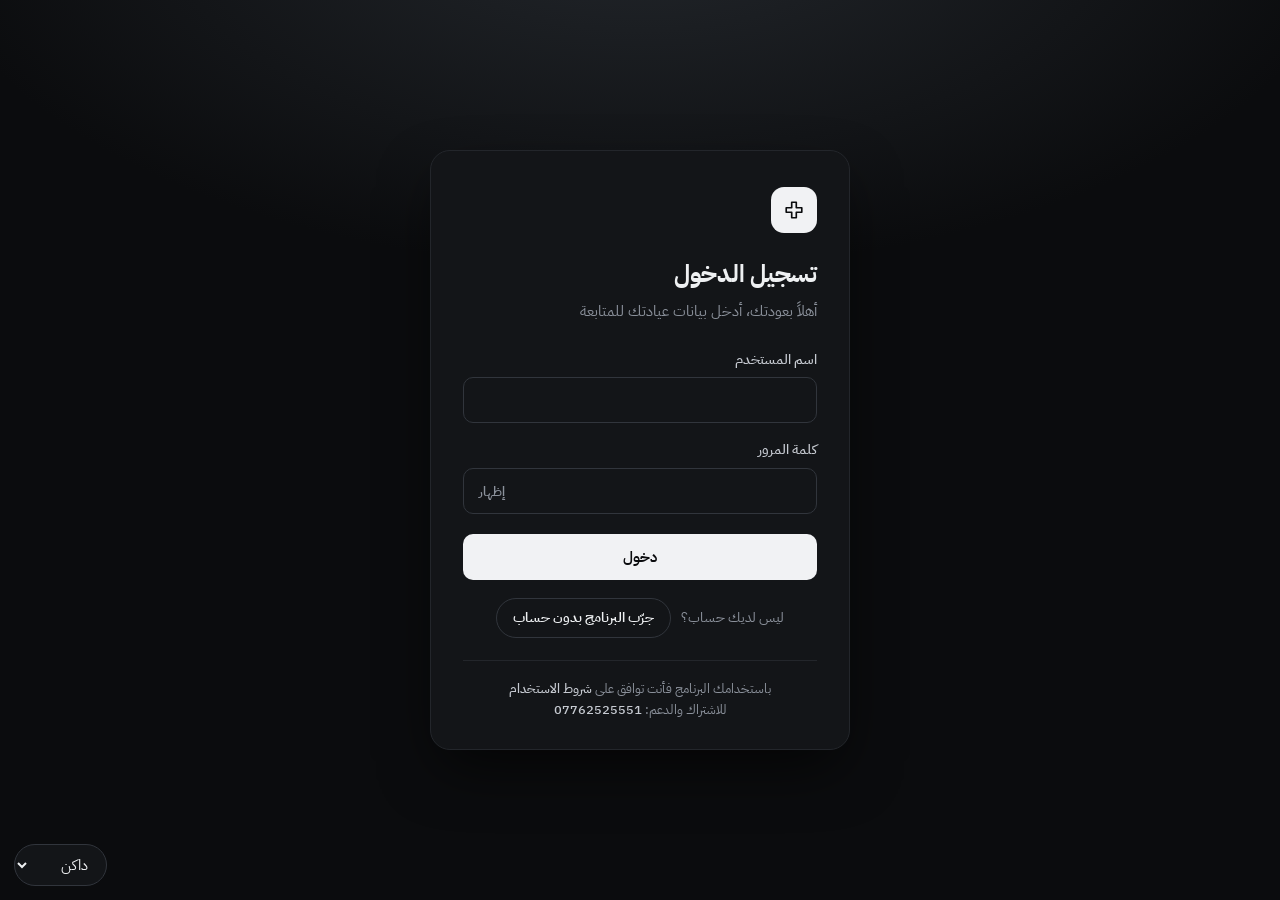
==== commit 26c498a1: "Move the clinic to its own Supabase project, separate from the store Co-Authored-By: Claude Opus 5.5" ====
--- a/index.html
+++ b/index.html
@@ -15,14 +15,14 @@
   } catch (e) { }
 })();
 </script>
-<link rel="preconnect" href="https://pxxgydllfustqkpkfiqn.supabase.co">
+<link rel="preconnect" href="https://yukyibwkxwkssirhdhfg.supabase.co">
 <link rel="preconnect" href="https://fonts.googleapis.com">
 <link rel="preconnect" href="https://fonts.gstatic.com" crossorigin>
 <link rel="stylesheet" href="https://fonts.googleapis.com/css2?family=IBM+Plex+Sans+Arabic:wght@400;500;600;700&display=swap">
-<link rel="stylesheet" href="design.css?v=202610290">
-<link rel="stylesheet" href="glass.css?v=202610290">
-<script src="theme.js?v=202610290"></script>
-<script src="pwa.js?v=202610290"></script>
+<link rel="stylesheet" href="design.css?v=202610300">
+<link rel="stylesheet" href="glass.css?v=202610300">
+<script src="theme.js?v=202610300"></script>
+<script src="pwa.js?v=202610300"></script>
 </head>
 <body class="standalone">
   <main class="sheet-card">
@@ -43,7 +43,7 @@
     </div>
     <p class="terms-line">باستخدامك البرنامج فأنت توافق على <a href="terms.html">شروط الاستخدام</a><br>للاشتراك والدعم: <a class="ltr" id="support" href="#"></a></p>
   </main>
-  <script src="cloud.js?v=202610290"></script>
+  <script src="cloud.js?v=202610300"></script>
   <script>
     const form = document.getElementById('loginForm'), errorEl = document.getElementById('error'), btn = document.getElementById('submitBtn');
     document.getElementById('support').textContent = CLOUD.support;
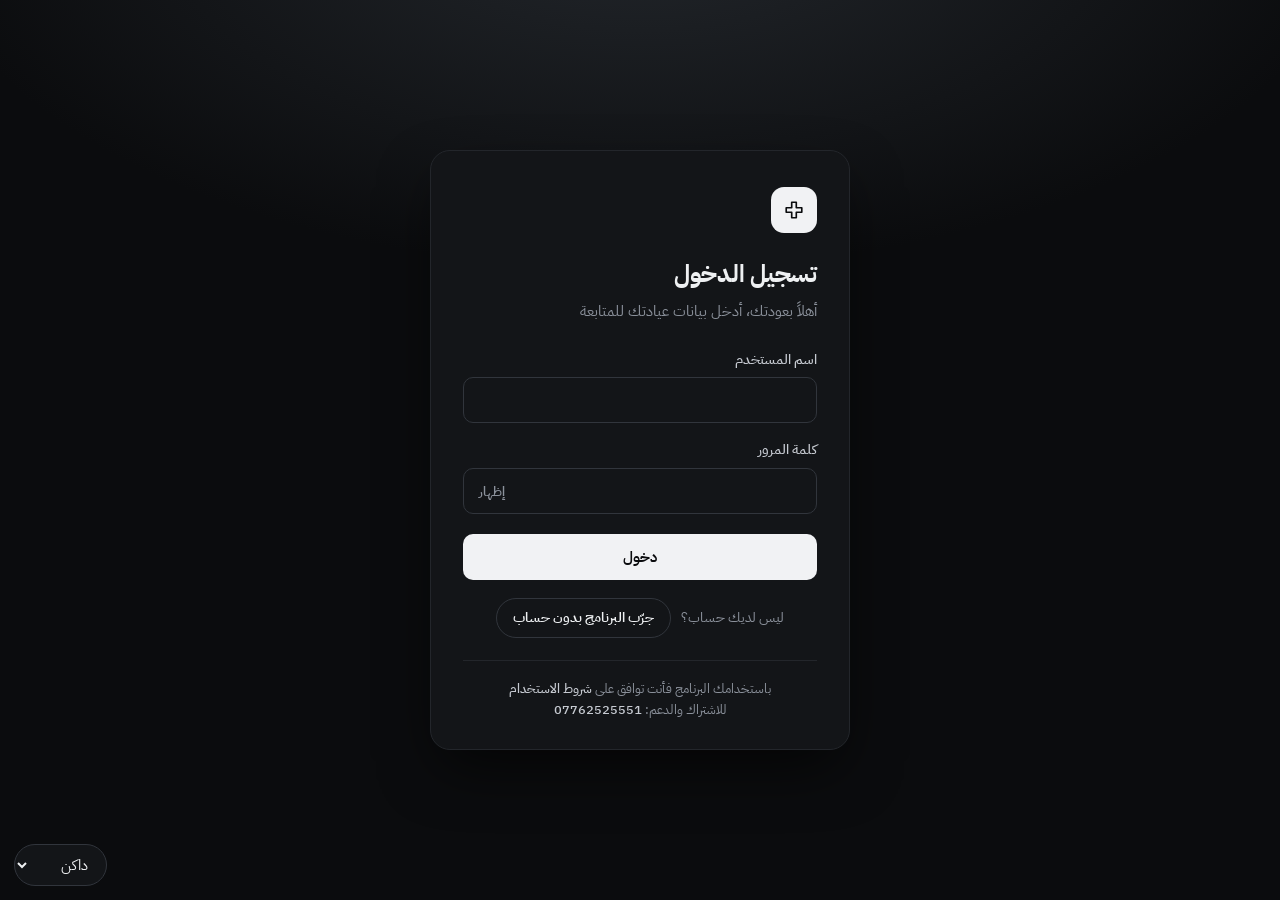
==== commit fac1e371: "Redesign the home page: hero card, KPI icons, month summary, guided empty states; content fills wide" ====
--- a/index.html
+++ b/index.html
@@ -19,10 +19,10 @@
 <link rel="preconnect" href="https://fonts.googleapis.com">
 <link rel="preconnect" href="https://fonts.gstatic.com" crossorigin>
 <link rel="stylesheet" href="https://fonts.googleapis.com/css2?family=IBM+Plex+Sans+Arabic:wght@400;500;600;700&display=swap">
-<link rel="stylesheet" href="design.css?v=202610300">
-<link rel="stylesheet" href="glass.css?v=202610300">
-<script src="theme.js?v=202610300"></script>
-<script src="pwa.js?v=202610300"></script>
+<link rel="stylesheet" href="design.css?v=202610320">
+<link rel="stylesheet" href="glass.css?v=202610320">
+<script src="theme.js?v=202610320"></script>
+<script src="pwa.js?v=202610320"></script>
 </head>
 <body class="standalone">
   <main class="sheet-card">
@@ -43,7 +43,7 @@
     </div>
     <p class="terms-line">باستخدامك البرنامج فأنت توافق على <a href="terms.html">شروط الاستخدام</a><br>للاشتراك والدعم: <a class="ltr" id="support" href="#"></a></p>
   </main>
-  <script src="cloud.js?v=202610300"></script>
+  <script src="cloud.js?v=202610320"></script>
   <script>
     const form = document.getElementById('loginForm'), errorEl = document.getElementById('error'), btn = document.getElementById('submitBtn');
     document.getElementById('support').textContent = CLOUD.support;
--- a/design.css
+++ b/design.css
@@ -137,7 +137,8 @@
 .banner .grow { flex: 1; min-width: 200px }
 .demo-cta { background: #1faa59; color: #fff !important; border-radius: 999px; padding: 7px 16px; font-weight: 700; text-decoration: none; font-size: .88rem; white-space: nowrap }
 .demo-exit { background: transparent; color: inherit; border: 1px solid currentColor; border-radius: 999px; padding: 6px 14px; font-weight: 600; cursor: pointer; font-size: .86rem; white-space: nowrap }
-#view { padding: 18px 28px 90px; padding-left: max(28px, env(safe-area-inset-left, 0px)); max-width: 1360px; width: 100% }
+#view { padding: 18px 28px 90px; padding-left: max(28px, env(safe-area-inset-left, 0px)); max-width: 1680px; width: 100%; margin-inline: auto }
+#banner { max-width: 1680px; width: 100%; margin-inline: auto }
 
 /* ===== العناصر الأساسية ===== */
 input, select, textarea { background: var(--surface); border: 1px solid var(--border-strong); border-radius: var(--radius-sm); padding: 8px 12px; min-width: 0; font-size: .95rem; color: var(--text); transition: border-color var(--dur-1), box-shadow var(--dur-1) }
@@ -200,7 +201,7 @@
 .stack{display:flex;flex-direction:column;gap:16px;min-width:0}
 .grid2{display:grid;grid-template-columns:minmax(0,1fr) minmax(0,1fr);gap:16px}
 .grid3{display:grid;grid-template-columns:repeat(3,minmax(0,1fr));gap:16px}
-.split{display:grid;grid-template-columns:minmax(0,1fr) 340px;gap:18px;align-items:start}
+.split{display:grid;grid-template-columns:minmax(0,1fr) minmax(340px,32%);gap:16px;align-items:start}
 
 .kpis{display:grid;grid-template-columns:repeat(4,minmax(0,1fr));gap:12px;margin-bottom:18px}
 .kpis.k3{grid-template-columns:repeat(3,minmax(0,1fr))}
@@ -486,6 +487,44 @@
 
 .p-info{background:var(--info-soft);color:var(--info-text)}
 
+/* ===== الصفحة الرئيسية ===== */
+.hero { background: var(--hero-bg); color: var(--hero-text); border-radius: var(--radius); padding: 24px 26px; display: flex; justify-content: space-between; gap: 24px; margin-bottom: 16px; flex-wrap: wrap; box-shadow: var(--shadow-md); position: relative; overflow: hidden }
+.hero::after { content: ""; position: absolute; inset: auto -60px -120px auto; width: 320px; height: 320px; border-radius: 50%; background: radial-gradient(closest-side, rgba(60, 207, 152, .22), transparent); pointer-events: none }
+.hero-main { min-width: 0; flex: 1 1 420px; position: relative; z-index: 1 }
+.hero-date { color: var(--hero-muted); font-size: .88rem }
+.hero h1 { margin: 4px 0 6px; font-size: 1.75rem; line-height: 1.3; letter-spacing: -.01em }
+.hero p { margin: 0 0 16px; color: var(--hero-muted) }
+.hero p b { color: var(--hero-text) }
+.hero-acts { display: flex; gap: 8px; flex-wrap: wrap }
+.hero .btn { background: rgba(255, 255, 255, .1); border-color: rgba(255, 255, 255, .16); color: var(--hero-text) }
+.hero .btn:hover { background: rgba(255, 255, 255, .18) }
+.hero .btn.primary { background: #fff; border-color: #fff; color: #0b0c0e }
+html[data-glass="on"] .hero .btn.primary { background: var(--primary); border-color: var(--primary); color: #fff }
+.hero-side { display: flex; flex-direction: column; align-items: flex-end; justify-content: space-between; gap: 12px; position: relative; z-index: 1; min-width: 220px }
+.hero-clock { font-size: 2.3rem; font-weight: 700; line-height: 1; font-variant-numeric: tabular-nums; letter-spacing: -.02em }
+.hero-next { background: rgba(255, 255, 255, .08); border: 1px solid rgba(255, 255, 255, .12); border-radius: 12px; padding: 10px 14px; min-width: 220px; display: flex; flex-direction: column }
+.hero-next span { color: var(--hero-muted); font-size: .78rem }
+.hero-next b { font-size: 1.05rem }
+.hero-next small { color: var(--hero-muted); font-size: .82rem }
+.kpi { position: relative }
+.kic { position: absolute; top: 14px; inset-inline-end: 14px; width: 36px; height: 36px; border-radius: 10px; display: grid; place-items: center }
+.kic svg { width: 19px; height: 19px }
+.k-info { background: var(--info-soft); color: var(--info-text) } .k-warn { background: var(--warn-soft); color: var(--warn-text) }
+.k-violet { background: var(--violet-soft); color: var(--violet) } .k-ok { background: var(--accent-soft); color: var(--accent-text) }
+.kpi.hl .kic { background: var(--surface); }
+.mini { display: grid; grid-template-columns: repeat(2, minmax(0, 1fr)); gap: 10px }
+.mini > div { background: var(--surface-2); border-radius: 10px; padding: 10px 12px; display: flex; flex-direction: column; min-width: 0 }
+.mini span { color: var(--muted); font-size: .8rem }
+.mini b { font-size: 1.25rem; font-variant-numeric: tabular-nums; line-height: 1.35; white-space: nowrap; overflow: hidden; text-overflow: ellipsis }
+.mini b.bad { color: var(--danger-text) }
+.mini small { color: var(--faint); font-size: .76rem }
+.empty-ic { width: 52px; height: 52px; border-radius: 14px; background: var(--surface-2); color: var(--muted); display: grid; place-items: center; margin: 0 auto 12px }
+.empty-ic svg { width: 24px; height: 24px }
+.empty.big { padding: 46px 24px }
+.empty-acts { display: flex; gap: 8px; justify-content: center; flex-wrap: wrap; margin-top: 14px }
+.empty-acts .btn { margin-top: 0 }
+@media (max-width: 760px) { .hero { padding: 18px } .hero h1 { font-size: 1.35rem } .hero-side { align-items: stretch; min-width: 0; flex: 1 1 100% } .hero-clock { display: none } .kic { display: none } }
+
 /* ===== الإعدادات: أقسام جانبية مثل المتجر ===== */
 .set-layout { display: grid; grid-template-columns: 220px minmax(0, 1fr); gap: 24px; align-items: start }
 .set-nav { position: sticky; top: 76px; display: flex; flex-direction: column; gap: 2px }
